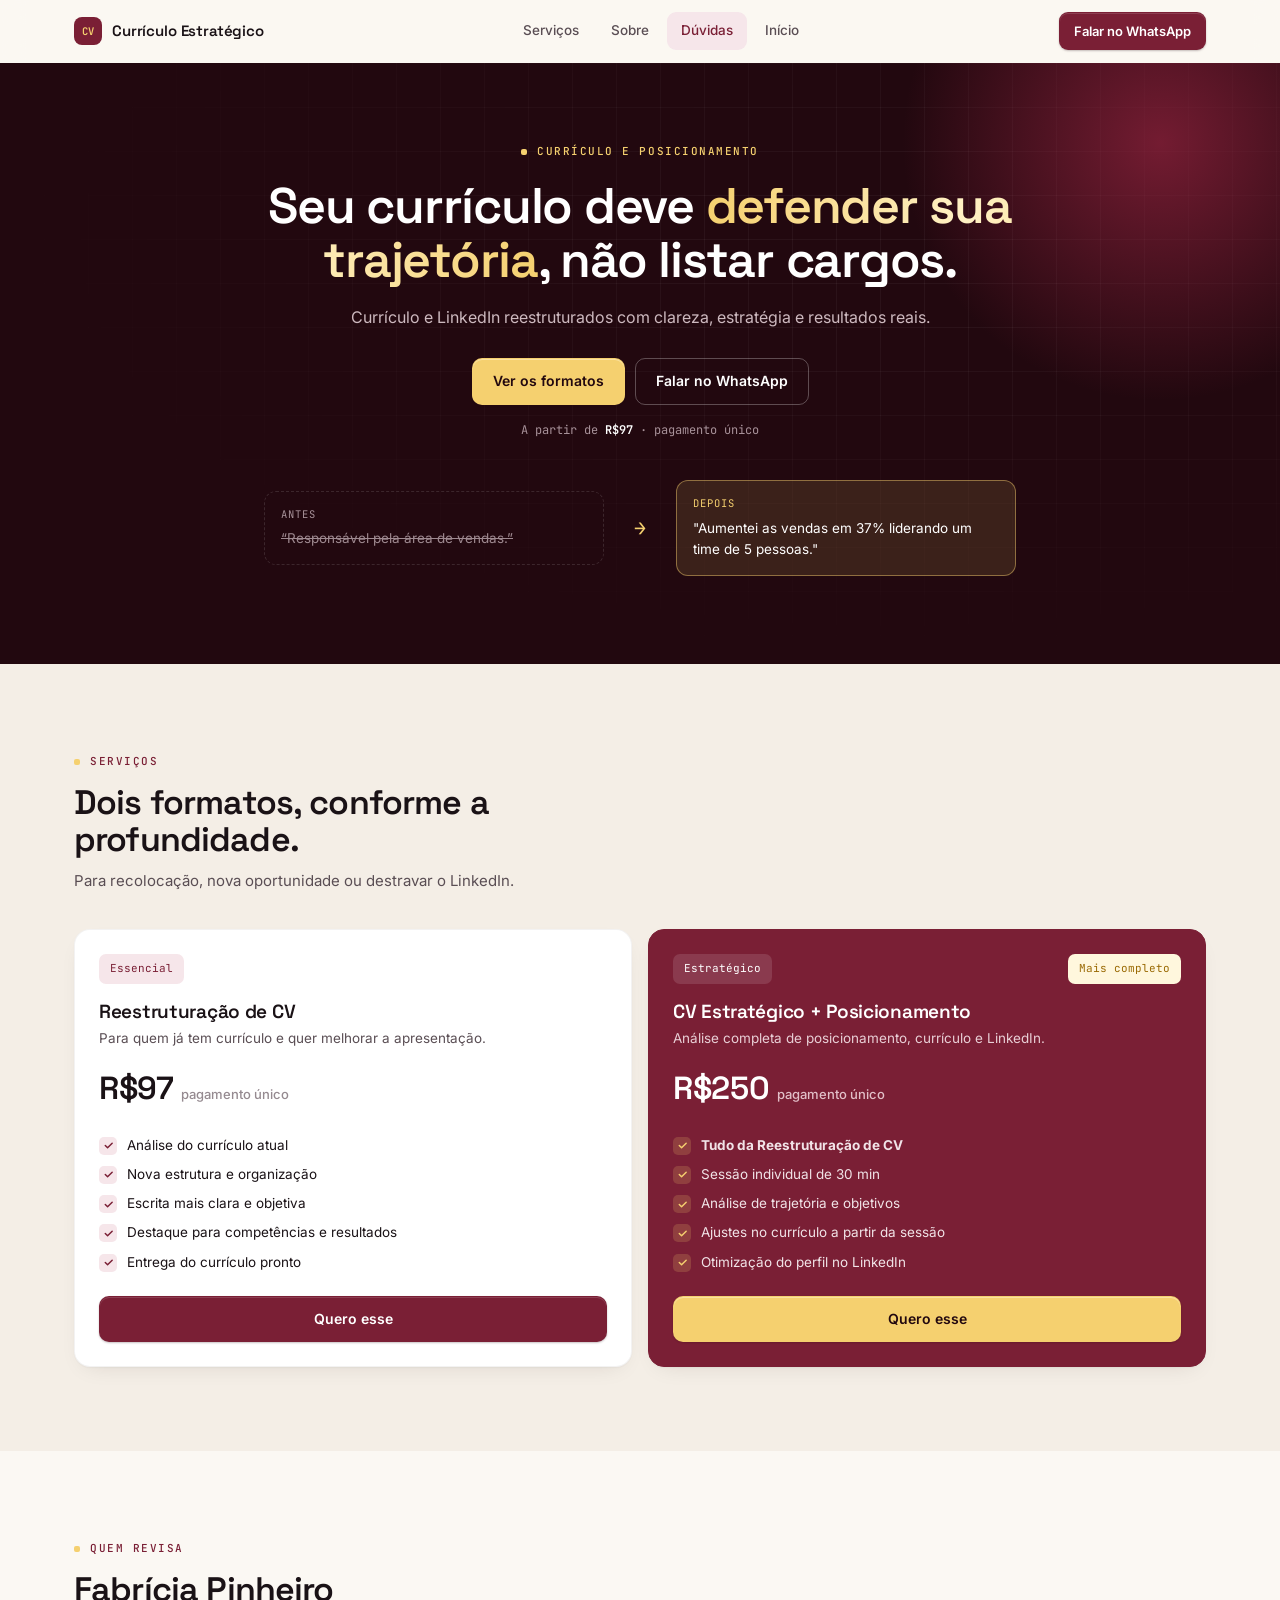
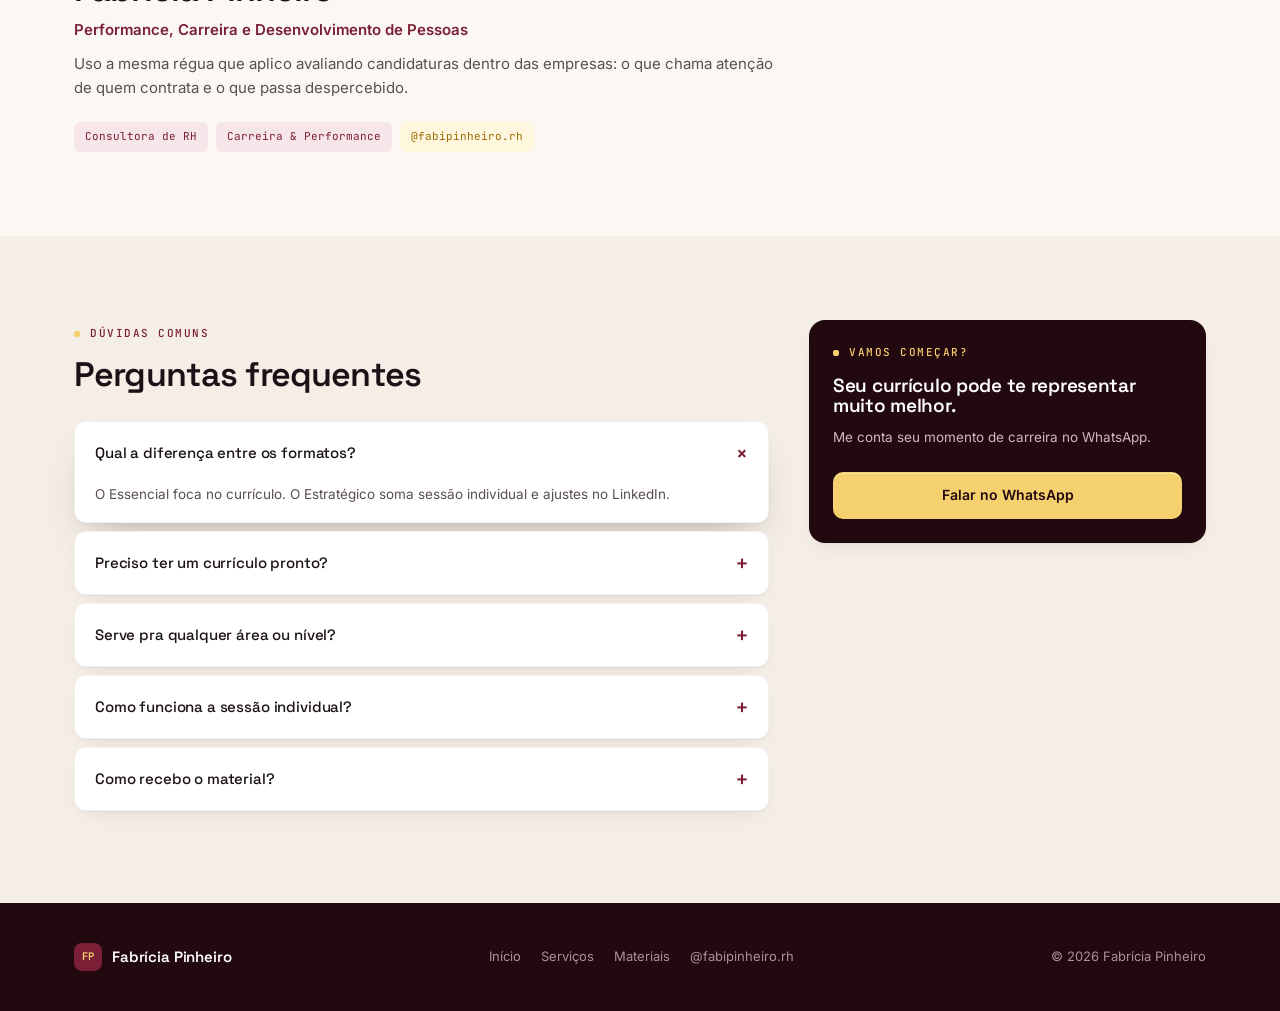
==== curriculo.html @ a9fc37db "Novo site: visual bordô e amarelo, textos enxutos e treinamentos personalizados Co-Authored-By: Clau" ====
<!DOCTYPE html>
<html lang="pt-BR">
<head>
<meta charset="UTF-8">
<meta name="viewport" content="width=device-width, initial-scale=1.0">
<title>Currículo Estratégico | Fabrícia Pinheiro</title>
<meta name="description" content="Reestruturação de currículo e LinkedIn para recolocação e novas oportunidades. A partir de R$97. Por Fabrícia Pinheiro.">
<meta name="theme-color" content="#22080F">
<link rel="preconnect" href="https://fonts.googleapis.com">
<link rel="preconnect" href="https://fonts.gstatic.com" crossorigin>
<link href="https://fonts.googleapis.com/css2?family=Space+Grotesk:wght@400;500;600;700&family=Inter:wght@400;500;600;700&family=JetBrains+Mono:wght@400;500;600&display=swap" rel="stylesheet">
<link rel="stylesheet" href="style.css">
</head>
<body>

<header class="nav" id="siteNav">
  <div class="wrap nav-inner">
    <a href="index.html" class="logo"><span class="mark">CV</span> Currículo Estratégico</a>
    <nav class="nav-links" aria-label="Seções">
      <a href="#servicos">Serviços</a>
      <a href="#sobre">Sobre</a>
      <a href="#faq">Dúvidas</a>
      <a href="index.html">Início</a>
    </nav>
    <div class="nav-actions">
      <a href="https://wa.link/vfrqke" target="_blank" rel="noopener" class="btn btn-wine btn-sm">Falar no WhatsApp</a>
      <button class="nav-toggle" aria-label="Abrir menu" aria-expanded="false"><span></span><span></span></button>
    </div>
  </div>
</header>

<!--
  PÁGINA: CURRÍCULO ESTRATÉGICO (curriculo.html)
  1. HERO  2. SERVIÇOS #servicos  3. SOBRE #sobre  4. FAQ + CTA #faq
-->

<!-- ================= HERO ================= -->
<section class="hero">
  <div class="wrap hero-center">
    <span class="eyebrow">Currículo e posicionamento</span>
    <h1>Seu currículo deve <span class="hl">defender sua trajetória</span>, não listar cargos.</h1>
    <p class="lead">Currículo e LinkedIn reestruturados com clareza, estratégia e resultados reais.</p>
    <div class="hero-actions">
      <a href="#servicos" class="btn btn-gold">Ver os formatos</a>
      <a href="https://wa.link/vfrqke" target="_blank" rel="noopener" class="btn btn-outline-light">Falar no WhatsApp</a>
    </div>
    <p class="hero-meta">A partir de <strong>R$97</strong> · pagamento único</p>
    <div class="compare">
      <div class="before"><span class="mono-label">Antes</span><q>Responsável pela área de vendas.</q></div>
      <div class="arrow">→</div>
      <div class="after"><span class="mono-label">Depois</span>"Aumentei as vendas em 37% liderando um time de 5 pessoas."</div>
    </div>
  </div>
</section>

<!-- ================= SERVIÇOS ================= -->
<section class="section alt reveal" id="servicos">
  <div class="wrap">
    <div class="section-head">
      <span class="eyebrow">Serviços</span>
      <h2>Dois formatos, conforme a profundidade.</h2>
      <p>Para recolocação, nova oportunidade ou destravar o LinkedIn.</p>
    </div>
    <div class="grid cols-2">
      <div class="card plan">
        <span class="chip chip-wine" style="align-self:flex-start;">Essencial</span>
        <h3 style="margin-top:18px;">Reestruturação de CV</h3>
        <p>Para quem já tem currículo e quer melhorar a apresentação.</p>
        <div class="price">R$97 <small>pagamento único</small></div>
        <ul class="checks">
          <li>Análise do currículo atual</li>
          <li>Nova estrutura e organização</li>
          <li>Escrita mais clara e objetiva</li>
          <li>Destaque para competências e resultados</li>
          <li>Entrega do currículo pronto</li>
        </ul>
        <a href="https://wa.link/vfrqke" target="_blank" rel="noopener" class="btn btn-wine btn-block">Quero esse</a>
      </div>
      <div class="card plan featured">
        <span class="chip chip-gold ribbon">Mais completo</span>
        <span class="chip" style="align-self:flex-start;background:rgba(255,255,255,.12);border-color:transparent;color:#fff;">Estratégico</span>
        <h3 style="margin-top:18px;">CV Estratégico + Posicionamento</h3>
        <p>Análise completa de posicionamento, currículo e LinkedIn.</p>
        <div class="price">R$250 <small>pagamento único</small></div>
        <ul class="checks">
          <li><strong>Tudo da Reestruturação de CV</strong></li>
          <li>Sessão individual de 30 min</li>
          <li>Análise de trajetória e objetivos</li>
          <li>Ajustes no currículo a partir da sessão</li>
          <li>Otimização do perfil no LinkedIn</li>
        </ul>
        <a href="https://wa.link/vfrqke" target="_blank" rel="noopener" class="btn btn-gold btn-block">Quero esse</a>
      </div>
    </div>
  </div>
</section>

<!-- ================= SOBRE ================= -->
<section class="section reveal" id="sobre">
  <div class="wrap">
    <div class="section-head" style="margin-bottom:0;max-width:720px;">
      <span class="eyebrow">Quem revisa</span>
      <h2>Fabrícia Pinheiro</h2>
      <p style="color:var(--wine);font-weight:600;">Performance, Carreira e Desenvolvimento de Pessoas</p>
      <p>Uso a mesma régua que aplico avaliando candidaturas dentro das empresas: o que chama atenção de quem contrata e o que passa despercebido.</p>
      <div class="chips" style="margin-top:22px;">
        <span class="chip chip-wine">Consultora de RH</span>
        <span class="chip chip-wine">Carreira &amp; Performance</span>
        <a href="https://www.instagram.com/fabipinheiro.rh/" target="_blank" rel="noopener" class="chip chip-gold">@fabipinheiro.rh</a>
      </div>
    </div>
  </div>
</section>

<!-- ================= FAQ + CTA ================= -->
<section class="section alt reveal" id="faq">
  <div class="wrap faq-grid">
    <div>
      <div class="section-head">
        <span class="eyebrow">Dúvidas comuns</span>
        <h2>Perguntas frequentes</h2>
      </div>
      <div class="faq">
        <details open>
          <summary>Qual a diferença entre os formatos?</summary>
          <p>O Essencial foca no currículo. O Estratégico soma sessão individual e ajustes no LinkedIn.</p>
        </details>
        <details>
          <summary>Preciso ter um currículo pronto?</summary>
          <p>Sim, mesmo que simples. A partir dele eu reestruturo conteúdo e apresentação.</p>
        </details>
        <details>
          <summary>Serve pra qualquer área ou nível?</summary>
          <p>Sim, da primeira recolocação a posições seniores.</p>
        </details>
        <details>
          <summary>Como funciona a sessão individual?</summary>
          <p>30 minutos sobre trajetória, objetivos e momento de carreira. Depois ajusto currículo e LinkedIn.</p>
        </details>
        <details>
          <summary>Como recebo o material?</summary>
          <p>Em arquivo editável. Prazo e formato são combinados no atendimento.</p>
        </details>
      </div>
    </div>
    <div class="card sticky-card">
      <span class="eyebrow">Vamos começar?</span>
      <h3>Seu currículo pode te representar muito melhor.</h3>
      <p>Me conta seu momento de carreira no WhatsApp.</p>
      <a href="https://wa.link/vfrqke" target="_blank" rel="noopener" class="btn btn-gold btn-block">Falar no WhatsApp</a>
    </div>
  </div>
</section>

<footer class="footer">
  <div class="wrap footer-inner">
    <a href="index.html" class="logo"><span class="mark">FP</span> Fabrícia Pinheiro</a>
    <div class="footer-links">
      <a href="index.html">Início</a>
      <a href="index.html#servicos">Serviços</a>
      <a href="materiais.html">Materiais</a>
      <a href="https://www.instagram.com/fabipinheiro.rh/" target="_blank" rel="noopener">@fabipinheiro.rh</a>
    </div>
    <span>© <span data-year>2026</span> Fabrícia Pinheiro</span>
  </div>
</footer>

<script src="script.js"></script>
</body>
</html>
---- style.css ----
/* ============================================================
   FABRÍCIA PINHEIRO · folha de estilos compartilhada
   Usada por: index.html, materiais.html, pdi.html, curriculo.html
   Paleta: bordô + amarelo
   Fontes: Space Grotesk (títulos) · Inter (texto) · JetBrains Mono (rótulos)
   ============================================================ */
:root{
  --bg:#FBF8F3;
  --surface:#FFFFFF;
  --surface-2:#F4EEE6;
  --ink:#1A1216;
  --ink-soft:#5A4E54;
  --ink-faint:#958A90;

  --wine:#7A1F35;        /* bordô principal */
  --wine-dark:#4A0F1E;   /* hover */
  --wine-deep:#22080F;   /* seções escuras */
  --wine-light:#F6E6EA;  /* fundos suaves */

  --gold:#F5D06F;        /* amarelo de ação */
  --gold-dark:#9A6A04;   /* texto sobre amarelo claro */
  --gold-light:#FFF7DD;

  --line:#EEE6DE;
  --dark-text:#CDB9BF;
  --dark-line:rgba(255,255,255,.12);

  --radius:16px;
  --shadow:0 1px 2px rgba(34,8,15,.04),0 8px 24px -12px rgba(34,8,15,.14);
  --shadow-lg:0 2px 4px rgba(34,8,15,.04),0 24px 48px -20px rgba(34,8,15,.28);
  --radius-sm:12px;
  --font-display:'Space Grotesk',system-ui,sans-serif;
  --font-body:'Inter',system-ui,sans-serif;
  --font-mono:'JetBrains Mono',ui-monospace,monospace;
}

*{box-sizing:border-box;}
html{scroll-behavior:smooth;scroll-padding-top:84px;}
body{
  margin:0;background:var(--bg);color:var(--ink);
  font-family:var(--font-body);font-size:15px;line-height:1.6;
  -webkit-font-smoothing:antialiased;overflow-x:hidden;
}
img{max-width:100%;display:block;}
a{color:inherit;text-decoration:none;}
p{margin:0;}
h1,h2,h3,h4{font-family:var(--font-display);font-weight:600;letter-spacing:-.025em;line-height:1.1;margin:0;color:inherit;}
.wrap{max-width:1180px;margin:0 auto;padding:0 24px;}
.hl{color:var(--gold);}
.hl-wine{color:var(--wine);}

.eyebrow{
  font-family:var(--font-mono);font-size:11px;font-weight:500;
  letter-spacing:.14em;text-transform:uppercase;color:var(--wine);
  display:inline-flex;align-items:center;gap:10px;
}
.eyebrow::before{content:"";width:6px;height:6px;border-radius:2px;background:var(--gold);flex:none;}
.dark .eyebrow,.hero .eyebrow{color:var(--gold);}

.mono-label{
  font-family:var(--font-mono);font-size:10.5px;letter-spacing:.1em;
  text-transform:uppercase;color:var(--ink-faint);
}

/* ---------- BOTÕES ---------- */
.btn{
  display:inline-flex;align-items:center;justify-content:center;gap:8px;
  font-family:var(--font-body);font-weight:600;font-size:14px;
  padding:11px 20px;border-radius:10px;border:1px solid transparent;
  cursor:pointer;white-space:nowrap;
  transition:transform .18s ease, box-shadow .18s ease, background .2s ease, border-color .2s ease, color .2s ease;
}
.btn:hover{transform:translateY(-1px);}
.btn svg{width:16px;height:16px;flex:none;}
.btn-gold{background:var(--gold);color:var(--wine-deep);box-shadow:inset 0 1px 0 rgba(255,255,255,.35),0 1px 2px rgba(34,8,15,.2);}
.btn-gold:hover{background:#F8DC8E;box-shadow:0 14px 26px -12px rgba(245,208,111,.75);}
.btn-wine{background:var(--wine);color:#fff;box-shadow:inset 0 1px 0 rgba(255,255,255,.14),0 1px 2px rgba(34,8,15,.25);}
.btn-wine:hover{background:var(--wine-dark);box-shadow:0 14px 26px -14px rgba(122,31,53,.8);}
.btn-outline{background:var(--surface);border-color:var(--line);color:var(--ink);box-shadow:var(--shadow);}
.btn-outline:hover{border-color:var(--wine);color:var(--wine);}
.btn-outline-light{background:transparent;border-color:rgba(255,255,255,.28);color:#fff;}
.btn-outline-light:hover{background:rgba(255,255,255,.08);border-color:rgba(255,255,255,.5);}
.btn-sm{padding:8px 14px;font-size:13px;border-radius:9px;}
.btn-block{width:100%;}

/* ---------- NAV ---------- */
.nav{
  position:sticky;top:env(safe-area-inset-top,0px);z-index:50;
  background:rgba(251,248,243,.85);
  -webkit-backdrop-filter:saturate(1.4) blur(12px);backdrop-filter:saturate(1.4) blur(12px);
  border-bottom:1px solid transparent;transition:border-color .3s ease;
}
.nav.scrolled{border-color:var(--line);}
.nav-inner{display:flex;align-items:center;justify-content:space-between;gap:20px;height:62px;}
.logo{display:flex;align-items:center;gap:10px;font-family:var(--font-display);font-weight:600;font-size:15px;letter-spacing:-.01em;}
.logo .mark{
  width:28px;height:28px;border-radius:8px;background:var(--wine);color:var(--gold);
  display:grid;place-items:center;font-family:var(--font-mono);font-size:10.5px;font-weight:600;
}
.nav-links{display:flex;gap:4px;}
.nav-links a{font-size:13.5px;font-weight:500;color:var(--ink-soft);padding:8px 14px;border-radius:9px;transition:background .2s ease,color .2s ease;}
.nav-links a:hover{background:var(--surface-2);color:var(--ink);}
.nav-links a.is-active{background:var(--wine-light);color:var(--wine);}
.nav-actions{display:flex;align-items:center;gap:10px;}
.nav-toggle{
  display:none;width:42px;height:42px;border-radius:10px;border:1px solid var(--line);
  background:var(--surface);cursor:pointer;align-items:center;justify-content:center;flex-direction:column;gap:5px;padding:0;
}
.nav-toggle span{display:block;width:18px;height:2px;background:var(--ink);border-radius:2px;transition:transform .2s ease;}
.nav.open .nav-toggle span:first-child{transform:translateY(3.5px) rotate(45deg);}
.nav.open .nav-toggle span:last-child{transform:translateY(-3.5px) rotate(-45deg);}

/* ---------- ÁREAS ESCURAS (hero + seções .dark) com grid tecnológico ---------- */
.hero,.section.dark{position:relative;overflow:hidden;background:var(--wine-deep);color:var(--dark-text);}
.hero::before,.section.dark::before{
  content:"";position:absolute;inset:0;pointer-events:none;
  background-image:
    linear-gradient(rgba(255,255,255,.045) 1px,transparent 1px),
    linear-gradient(90deg,rgba(255,255,255,.045) 1px,transparent 1px);
  background-size:44px 44px;
  -webkit-mask-image:radial-gradient(ellipse at 70% 30%,#000 15%,transparent 72%);
  mask-image:radial-gradient(ellipse at 70% 30%,#000 15%,transparent 72%);
}
.hero::after,.section.dark::after{
  content:"";position:absolute;width:560px;height:560px;border-radius:50%;
  right:-160px;top:-200px;pointer-events:none;
  background:radial-gradient(circle,rgba(150,36,64,.7),transparent 65%);
}
.hero .wrap,.section.dark .wrap{position:relative;z-index:1;}
.hero h1,.hero h2,.hero h3,.dark h2,.dark h3,.dark h4{color:#fff;}

.hero{padding:80px 0 88px;}
.hero h1{font-size:clamp(32px,4.2vw,50px);margin:18px 0 18px;line-height:1.08;}
.hero .lead{font-size:16px;max-width:500px;}
.hero-grid{display:grid;grid-template-columns:1.15fr .85fr;gap:64px;align-items:center;}
.hero-center{max-width:800px;margin:0 auto;text-align:center;display:flex;flex-direction:column;align-items:center;}
.hero-center .lead{max-width:600px;}
.hero-actions{display:flex;flex-wrap:wrap;align-items:center;gap:10px;margin-top:28px;}
.hero-center .hero-actions{justify-content:center;}
.hero-meta{margin-top:16px;font-family:var(--font-mono);font-size:12px;color:#A8929A;}
.hero-meta strong{color:#fff;font-weight:600;}
.page-hero{padding:64px 0 68px;}

.stats{display:grid;grid-template-columns:repeat(3,auto);justify-content:start;gap:36px;margin-top:40px;padding-top:28px;border-top:1px solid var(--dark-line);}
.stats b{display:block;font-family:var(--font-display);font-weight:600;font-size:18px;color:#fff;letter-spacing:-.01em;}
.stats span{font-size:12.5px;color:#A8929A;}

/* ---------- CHIPS ---------- */
.chips{display:flex;flex-wrap:wrap;gap:8px;}
.hero .chips{margin-top:28px;}
.hero-center .chips{justify-content:center;}
.chip{
  font-family:var(--font-mono);font-size:11px;padding:5px 10px;border-radius:7px;
  background:var(--surface-2);color:var(--ink-soft);border:1px solid var(--line);
}
.dark .chip,.hero .chip{background:rgba(255,255,255,.06);border-color:var(--dark-line);color:#E7D6DB;}
.chip-wine{background:var(--wine-light);color:var(--wine);border-color:transparent;}
.chip-gold{background:var(--gold-light);color:var(--gold-dark);border-color:transparent;}

/* ---------- FOTO ---------- */
.photo-frame{
  position:relative;border-radius:26px;padding:8px;justify-self:end;width:100%;max-width:380px;
  background:linear-gradient(150deg,rgba(245,208,111,.7),rgba(255,255,255,.04) 45%,rgba(150,36,64,.85));
}
.photo-frame img{width:100%;aspect-ratio:4/5;box-shadow:0 30px 60px -30px rgba(0,0,0,.7);object-fit:cover;object-position:center 20%;border-radius:20px;}
.float-badge{
  position:absolute;left:-18px;bottom:30px;
  background:var(--gold);color:var(--wine-deep);
  font-family:var(--font-mono);font-size:11px;font-weight:600;
  padding:8px 12px;border-radius:9px;box-shadow:0 18px 30px -16px rgba(0,0,0,.6);
}
.float-badge.top{left:auto;right:-14px;bottom:auto;top:28px;background:#fff;color:var(--wine);}

/* ---------- SEÇÕES ---------- */
.section{padding:84px 0;}
.section.alt{background:var(--surface-2);}
.section-head{max-width:620px;margin-bottom:36px;}
.section-head.center{margin-inline:auto;text-align:center;}
.section-head h2{font-size:clamp(24px,2.8vw,34px);margin-top:12px;}
.section-head p{font-size:15px;color:var(--ink-soft);margin-top:10px;}
.dark .section-head p{color:var(--dark-text);}
.section-head.row{max-width:none;display:flex;justify-content:space-between;align-items:flex-end;gap:24px;flex-wrap:wrap;}
.section-head.row > div{max-width:620px;}

/* ---------- GRID + CARDS ---------- */
.grid{display:grid;gap:16px;}
.cols-2{grid-template-columns:repeat(2,1fr);}
.cols-3{grid-template-columns:repeat(3,1fr);}
.cols-4{grid-template-columns:repeat(4,1fr);}
.card{
  background:var(--surface);border:1px solid rgba(34,8,15,.05);border-radius:var(--radius);
  padding:24px;display:flex;flex-direction:column;box-shadow:var(--shadow);
  transition:transform .2s ease, box-shadow .2s ease, border-color .2s ease;
}
a.card:hover,.card.hover:hover{transform:translateY(-3px);box-shadow:var(--shadow-lg);}
.card h3{font-size:16.5px;margin-bottom:6px;letter-spacing:-.015em;}
.card h4{font-size:15.5px;margin-bottom:6px;}
.card p{font-size:13.5px;color:var(--ink-soft);line-height:1.55;}
.card .idx{display:block;font-family:var(--font-mono);font-size:11px;color:var(--wine);margin-bottom:16px;}
.card .chips{margin-top:18px;}
.card-foot{margin-top:auto;padding-top:18px;display:flex;align-items:center;justify-content:space-between;gap:12px;flex-wrap:wrap;}
.card.muted{opacity:.6;}
.dark .card{background:rgba(255,255,255,.04);border-color:var(--dark-line);}
.dark .card p{color:var(--dark-text);}
.dark .card .idx{color:var(--gold);}
.new-tag{
  font-family:var(--font-mono);font-size:10px;font-weight:600;letter-spacing:.08em;text-transform:uppercase;
  background:var(--gold);color:var(--wine-deep);padding:3px 7px;border-radius:6px;margin-left:6px;vertical-align:3px;
}
.icon{
  width:36px;height:36px;border-radius:10px;background:linear-gradient(180deg,#FBEFF2,var(--wine-light));color:var(--wine);
  display:grid;place-items:center;margin-bottom:16px;flex:none;box-shadow:inset 0 0 0 1px rgba(122,31,53,.08);
}
.icon svg{width:17px;height:17px;}
.dark .icon{background:rgba(245,208,111,.12);color:var(--gold);}
.price{font-family:var(--font-display);font-weight:600;font-size:18px;color:var(--ink);letter-spacing:-.01em;}
.price small{font-family:var(--font-body);font-size:13px;font-weight:500;color:var(--ink-faint);margin-right:4px;letter-spacing:0;}
.link-arrow{font-weight:600;font-size:13px;color:var(--wine);}
.thumb{
  width:40px;height:40px;border-radius:11px;background:linear-gradient(160deg,#8E2842,var(--wine-dark));color:var(--gold);
  display:grid;place-items:center;font-family:var(--font-mono);font-weight:600;font-size:12px;margin-bottom:16px;box-shadow:inset 0 1px 0 rgba(255,255,255,.15),0 4px 10px -4px rgba(74,15,30,.5);
}
.thumb.soon{background:var(--surface-2);color:var(--ink-faint);border:1px dashed var(--line);}
.cta-row{display:flex;justify-content:space-between;align-items:center;gap:20px;flex-wrap:wrap;margin-top:28px;}
.cta-row p{color:var(--ink-soft);font-size:14px;}

/* ---------- LISTAS ---------- */
.checks{list-style:none;padding:0;margin:18px 0 0;display:grid;gap:9px;}
.checks li{display:flex;gap:10px;font-size:13.5px;line-height:1.5;}
.checks li::before{
  content:"";flex:none;width:18px;height:18px;margin-top:2px;border-radius:5px;
  background:var(--wine-light) url("data:image/svg+xml,%3Csvg xmlns='http://www.w3.org/2000/svg' viewBox='0 0 24 24' fill='none' stroke='%237A1F35' stroke-width='3.2' stroke-linecap='round' stroke-linejoin='round'%3E%3Cpath d='M5 12l5 5L20 7'/%3E%3C/svg%3E") center/11px no-repeat;
}
.dark .checks li,.plan.featured .checks li{color:#F1E3E7;}
.dark .checks li::before,.plan.featured .checks li::before{
  background:rgba(245,208,111,.18) url("data:image/svg+xml,%3Csvg xmlns='http://www.w3.org/2000/svg' viewBox='0 0 24 24' fill='none' stroke='%23F5D06F' stroke-width='3.2' stroke-linecap='round' stroke-linejoin='round'%3E%3Cpath d='M5 12l5 5L20 7'/%3E%3C/svg%3E") center/11px no-repeat;
}
.checks.no li{color:var(--ink-soft);}
.checks.no li::before{
  background:var(--surface-2) url("data:image/svg+xml,%3Csvg xmlns='http://www.w3.org/2000/svg' viewBox='0 0 24 24' fill='none' stroke='%23958A90' stroke-width='3' stroke-linecap='round'%3E%3Cpath d='M7 7l10 10M17 7L7 17'/%3E%3C/svg%3E") center/10px no-repeat;
}
.field-list{list-style:none;padding:0;margin:0;display:grid;gap:8px;counter-reset:f;}
.field-list li{display:flex;align-items:center;gap:12px;font-size:13px;background:var(--bg);border-radius:9px;padding:8px 12px;}
.field-list li::before{
  counter-increment:f;content:counter(f,decimal-leading-zero);
  font-family:var(--font-mono);font-size:11px;font-weight:600;color:var(--wine);
  background:var(--wine-light);padding:3px 7px;border-radius:6px;
}

/* ---------- ABAS ---------- */
.tabs{display:inline-flex;flex-wrap:wrap;gap:4px;padding:4px;margin-bottom:24px;background:var(--surface-2);border-radius:11px;box-shadow:inset 0 1px 2px rgba(34,8,15,.08);}
.section.alt .tabs{background:#EAE2D8;}
.tab-btn{
  font-family:var(--font-body);font-weight:600;font-size:13px;
  padding:8px 16px;border:0;border-radius:8px;background:transparent;color:var(--ink-soft);cursor:pointer;
  transition:background .2s ease,color .2s ease;
}
.tab-btn:hover{color:var(--ink);}
.tab-btn.active{background:var(--surface);color:var(--wine);box-shadow:0 1px 2px rgba(34,8,15,.08),0 2px 8px -2px rgba(34,8,15,.12);}
.tab-panel{display:none;}
.tab-panel.active{display:block;animation:fade .35s ease;}
@keyframes fade{from{opacity:0;transform:translateY(6px);}to{opacity:1;transform:none;}}
.split{display:grid;grid-template-columns:1fr 1fr;gap:48px;align-items:start;}
.split h3{font-size:21px;margin-bottom:10px;}
.split > div > p{color:var(--ink-soft);font-size:14.5px;}
.panel-box{background:var(--surface);border:1px solid rgba(34,8,15,.05);border-radius:var(--radius);padding:20px;box-shadow:var(--shadow-lg);}
.panel-box .mono-label{display:block;margin-bottom:14px;}

/* ---------- PASSOS (guia) ---------- */
.steps{display:grid;grid-template-columns:repeat(5,1fr);gap:12px;}
.step{background:var(--surface);border:1px solid rgba(34,8,15,.05);border-radius:13px;padding:16px;box-shadow:var(--shadow);}
.step b{font-family:var(--font-mono);font-size:11px;font-weight:600;color:var(--wine);}
.step h4{font-family:var(--font-body);font-weight:600;font-size:13.5px;letter-spacing:0;line-height:1.35;margin-top:8px;}

/* ---------- MOCKUP (PDI) ---------- */
.mock-stage{position:relative;padding:10px 24px 48px 0;}
.mock-card{
  background:#fff;color:var(--ink);border-radius:18px;padding:24px;
  box-shadow:0 40px 80px -30px rgba(0,0,0,.65);transform:rotate(-1.5deg);
}
.mock-head{display:flex;justify-content:space-between;align-items:flex-start;gap:12px;padding-bottom:14px;margin-bottom:16px;border-bottom:1px dashed var(--line);}
.mock-title{font-family:var(--font-display);font-weight:600;font-size:16px;margin-top:4px;color:var(--ink);}
.status{font-family:var(--font-mono);font-size:11px;font-weight:600;white-space:nowrap;background:var(--gold-light);color:var(--gold-dark);padding:5px 10px;border-radius:999px;}
.mock-field{margin-bottom:14px;}
.mock-field .v{font-size:14px;margin-top:3px;}
.mock-field .chips{margin-top:6px;}
.mock-field .chip,.hero .mock-card .chip{font-size:11px;padding:4px 8px;background:var(--wine-light);color:var(--wine);border-color:transparent;}
.progress{height:6px;background:var(--surface-2);border-radius:99px;overflow:hidden;margin-top:8px;}
.progress i{display:block;height:100%;width:45%;background:linear-gradient(90deg,var(--wine),var(--gold));border-radius:99px;}
.note{
  position:absolute;right:0;bottom:0;width:200px;
  background:var(--gold);color:var(--wine-deep);border-radius:14px;padding:14px 16px;
  transform:rotate(3deg);font-size:13px;font-weight:500;line-height:1.4;
  box-shadow:0 20px 30px -18px rgba(0,0,0,.6);
}
.note .mono-label{color:var(--wine);display:block;margin-bottom:4px;}

/* ---------- ANTES / DEPOIS ---------- */
.compare{display:grid;grid-template-columns:1fr auto 1fr;gap:14px;align-items:center;margin-top:40px;width:100%;max-width:820px;}
.compare > div{border-radius:12px;padding:14px 16px;text-align:left;font-size:13.5px;}
.compare .before{border:1px dashed var(--dark-line);color:#9E8990;}
.compare .before q{text-decoration:line-through;}
.compare .after{background:rgba(245,208,111,.12);border:1px solid rgba(245,208,111,.45);color:#fff;}
.compare .mono-label{display:block;margin-bottom:6px;color:#A8929A;}
.compare .after .mono-label{color:var(--gold);}
.compare .arrow{font-family:var(--font-mono);color:var(--gold);font-size:20px;text-align:center;}

/* ---------- PLANOS ---------- */
.plan{position:relative;}
.plan h3{font-size:19px;}
.plan.featured{background:var(--wine);border-color:var(--wine);color:#F6E6EA;}
.plan.featured h3,.plan.featured .price{color:#fff;}
.plan.featured .price small{color:#E2BFC8;}
.plan.featured p{color:#E9CFD6;}
.plan .price{font-size:32px;margin:14px 0 2px;}
.plan .btn{margin-top:24px;}
.plan .ribbon{position:absolute;top:24px;right:24px;}
.plan .checks{flex-grow:1;align-content:start;}

/* ---------- PREÇO (seção escura) ---------- */
.pricing{display:grid;grid-template-columns:1.1fr .9fr;gap:56px;align-items:center;}
.pricing h2{font-size:clamp(24px,2.8vw,34px);margin:12px 0 12px;}
.pricing .lead{font-size:15px;max-width:440px;}
.price-card{background:linear-gradient(180deg,rgba(255,255,255,.07),rgba(255,255,255,.03));border:1px solid var(--dark-line);border-radius:18px;padding:28px;box-shadow:inset 0 1px 0 rgba(255,255,255,.08),0 30px 60px -30px rgba(0,0,0,.6);}
.price-big{font-family:var(--font-display);font-weight:700;font-size:46px;line-height:1;color:var(--gold);letter-spacing:-.03em;}
.price-big sup{font-size:16px;color:#fff;font-weight:500;margin-right:4px;vertical-align:top;position:relative;top:8px;}
.price-card .btn{margin-top:26px;}
.price-card .btn + .btn{margin-top:10px;}
.fine{font-family:var(--font-mono);font-size:11px;color:#A8929A;margin-top:14px;text-align:center;}
.divider{height:1px;background:var(--dark-line);margin:72px 0;}

/* ---------- FAQ ---------- */
.faq details{background:var(--surface);border:1px solid rgba(34,8,15,.05);border-radius:12px;padding:0 20px;margin-bottom:8px;box-shadow:var(--shadow);transition:box-shadow .2s ease;}
.faq details[open]{box-shadow:var(--shadow-lg);}
.faq summary{
  cursor:pointer;list-style:none;padding:15px 0;
  font-family:var(--font-display);font-weight:500;font-size:15px;letter-spacing:-.01em;
  display:flex;justify-content:space-between;align-items:center;gap:16px;
}
.faq summary::-webkit-details-marker{display:none;}
.faq summary::after{content:"+";font-family:var(--font-mono);font-size:20px;color:var(--wine);transition:transform .25s ease;flex:none;}
.faq details[open] summary::after{transform:rotate(45deg);}
.faq details p{padding:0 0 16px;font-size:13.5px;color:var(--ink-soft);}
.faq-grid{display:grid;grid-template-columns:1.4fr .8fr;gap:40px;align-items:start;}
.faq-grid .section-head{margin-bottom:28px;}
.sticky-card{position:sticky;top:96px;background:var(--wine-deep);color:var(--dark-text);border:0;}
.sticky-card h3{color:#fff;font-size:19px;margin:14px 0 10px;}
.sticky-card p{color:var(--dark-text);}
.sticky-card .eyebrow{color:var(--gold);}
.sticky-card .btn{margin-top:24px;}

/* ---------- CTA FINAL ---------- */
.cta-band{
  position:relative;overflow:hidden;border-radius:20px;padding:44px 48px;
  box-shadow:inset 0 1px 0 rgba(255,255,255,.1),var(--shadow-lg);
  background:linear-gradient(135deg,#8A2540,var(--wine) 45%,var(--wine-dark));color:#F6E6EA;
  display:flex;justify-content:space-between;align-items:center;gap:32px;flex-wrap:wrap;
}
.cta-band::before{
  content:"";position:absolute;inset:0;pointer-events:none;
  background-image:linear-gradient(rgba(255,255,255,.07) 1px,transparent 1px),linear-gradient(90deg,rgba(255,255,255,.07) 1px,transparent 1px);
  background-size:36px 36px;
  -webkit-mask-image:linear-gradient(90deg,transparent 20%,#000);mask-image:linear-gradient(90deg,transparent 20%,#000);
}
.cta-band > *{position:relative;}
.cta-band h2{color:#fff;font-size:clamp(22px,2.4vw,28px);margin:10px 0 6px;}
.cta-band p{color:#EBCFD6;font-size:14px;}
.cta-band .eyebrow{color:var(--gold);}
.cta-band .actions{display:flex;gap:12px;flex-wrap:wrap;}

/* ---------- FOOTER ---------- */
.footer{background:var(--wine-deep);color:#A8929A;padding:40px 0;}
.footer-inner{display:flex;justify-content:space-between;align-items:center;gap:20px;flex-wrap:wrap;font-size:13px;}
.footer .logo{color:#fff;}
.footer-links{display:flex;gap:20px;flex-wrap:wrap;}
.footer-links a:hover{color:var(--gold);}

/* ---------- ANIMAÇÃO ---------- */
.reveal{opacity:0;transform:translateY(16px);transition:opacity .6s ease, transform .6s ease;}
.reveal.is-visible{opacity:1;transform:none;}
@media (prefers-reduced-motion:reduce){
  html{scroll-behavior:auto;}
  .reveal{opacity:1;transform:none;transition:none;}
  .btn,.card{transition:none;}
}

/* ---------- RESPONSIVO ---------- */
@media (max-width:980px){
  .hero-grid,.split,.pricing,.faq-grid{grid-template-columns:1fr;}
  .hero-grid{gap:48px;}
  .photo-frame{justify-self:start;max-width:340px;}
  .cols-3,.cols-4{grid-template-columns:repeat(2,1fr);}
  .steps{grid-template-columns:repeat(2,1fr);}
  .sticky-card{position:static;}
  .mock-stage{max-width:480px;}
}
@media (max-width:860px){
  .nav-toggle{display:flex;}
  .nav-links{
    display:none;position:absolute;top:62px;left:0;right:0;flex-direction:column;
    background:var(--bg);border-bottom:1px solid var(--line);padding:10px 16px 18px;
    box-shadow:0 20px 30px -24px rgba(26,18,22,.4);
  }
  .nav.open .nav-links{display:flex;}
  .nav-links a{padding:12px 14px;}
}
@media (max-width:640px){
  .wrap{padding:0 16px;}
  .cols-2,.cols-3,.cols-4{grid-template-columns:1fr;}
  .section{padding:68px 0;}
  .hero{padding:56px 0 68px;}
  .hero .lead{font-size:16.5px;}
  .nav-actions .btn{display:none;}
  .logo{font-size:16px;}
  .stats{grid-template-columns:1fr 1fr;gap:20px;}
  .cta-band{padding:36px 22px;}
  .cta-band .actions,.cta-band .actions .btn{width:100%;}
  .compare{grid-template-columns:1fr;}
  .compare .arrow{transform:rotate(90deg);}
  .float-badge{left:12px;}
  .float-badge.top{right:12px;}
  .price-card{padding:24px;}
  .plan .price{font-size:28px;}
  .tabs{display:flex;width:100%;}
  .tab-btn{flex:1;padding:10px 10px;}
  .note{width:170px;}
  .card{padding:20px;}
}

/* ============================================================
   DINÂMICA · movimento e interações
   ============================================================ */

/* Barra de progresso de leitura (criada pelo script) */
.nav-progress{
  position:absolute;left:0;right:0;bottom:-1px;height:2px;pointer-events:none;
  background:linear-gradient(90deg,var(--wine),var(--gold));
  transform-origin:0 50%;transform:scaleX(0);
}

/* Hero: grade em movimento, brilho pulsando, selos flutuando */
.hero::before,.section.dark::before{animation:gridPan 24s linear infinite;}
@keyframes gridPan{to{background-position:44px 44px,44px 44px;}}
.hero::after,.section.dark::after{animation:orb 9s ease-in-out infinite alternate;}
@keyframes orb{from{transform:translate(0,0) scale(1);opacity:.85;}to{transform:translate(-60px,40px) scale(1.15);opacity:1;}}
.float-badge{animation:floaty 5s ease-in-out infinite;}
.float-badge.top{animation-delay:-2.5s;}
@keyframes floaty{0%,100%{transform:translateY(0);}50%{transform:translateY(-8px);}}
.note{animation:floatyNote 6s ease-in-out infinite;}
@keyframes floatyNote{0%,100%{transform:rotate(3deg) translateY(0);}50%{transform:rotate(2deg) translateY(-8px);}}

/* Palavra em destaque com brilho deslizante */
.hl{
  background:linear-gradient(90deg,var(--gold) 0%,#FFF1C4 25%,var(--gold) 50%,#FFF1C4 75%,var(--gold) 100%);
  background-size:200% auto;-webkit-background-clip:text;background-clip:text;
  -webkit-text-fill-color:transparent;animation:shimmer 6s linear infinite;
}
@keyframes shimmer{to{background-position:-200% center;}}

/* Entrada do hero em sequência */
.hero .eyebrow,.hero h1,.hero .lead,.hero .hero-actions,.hero .chips,.hero .stats,.hero .hero-meta,.hero .compare,.hero .photo-frame,.hero .mock-stage{
  animation:rise .8s cubic-bezier(.2,.7,.2,1) backwards;
}
.hero h1{animation-delay:.08s;}
.hero .lead{animation-delay:.16s;}
.hero .hero-actions{animation-delay:.24s;}
.hero .chips,.hero .hero-meta{animation-delay:.32s;}
.hero .stats,.hero .compare{animation-delay:.4s;}
.hero .photo-frame,.hero .mock-stage{animation-delay:.2s;}
@keyframes rise{from{opacity:0;transform:translateY(22px);}}

/* Cards entram em cascata quando a seção aparece e ao trocar de aba */
.reveal.is-visible .grid > *,
.reveal.is-visible .steps > *,
.reveal.is-visible .faq > details,
.tab-panel.active .grid > *{
  animation:rise .7s cubic-bezier(.2,.7,.2,1) backwards;
  animation-delay:calc(var(--i,0) * 70ms);
}

/* Cards: brilho que segue o mouse + linha de cor no topo */
.card,.step,.panel-box{position:relative;overflow:hidden;}
.card > *,.step > *{position:relative;z-index:1;}
.card::before,.step::before{
  content:"";position:absolute;inset:0;z-index:0;pointer-events:none;opacity:0;
  background:radial-gradient(360px circle at var(--mx,50%) var(--my,50%),rgba(245,208,111,.14),rgba(122,31,53,.06) 40%,transparent 70%);
  transition:opacity .3s ease;
}
.card::after,.step::after{
  content:"";position:absolute;left:0;right:0;top:0;height:3px;z-index:2;pointer-events:none;
  background:linear-gradient(90deg,var(--wine),var(--gold));
  transform:scaleX(0);transform-origin:0 50%;transition:transform .45s cubic-bezier(.2,.7,.2,1);
}
.card:hover::before,.step:hover::before{opacity:1;}
.card:hover::after,.step:hover::after{transform:scaleX(1);}
.card,.step{transition:transform .35s cubic-bezier(.2,.7,.2,1),box-shadow .35s ease;will-change:transform;}
.card:hover,.step:hover{box-shadow:var(--shadow-lg);}
.card:hover:not(.tilt-on),.step:hover:not(.tilt-on){transform:translateY(-4px);}
.plan.featured::before,.dark .card::before,.sticky-card::before{
  background:radial-gradient(360px circle at var(--mx,50%) var(--my,50%),rgba(245,208,111,.18),transparent 65%);
}
.plan.featured::after,.sticky-card::after{background:linear-gradient(90deg,var(--gold),#FFF1C4);}

/* Ícones e selos reagem ao hover */
.icon,.thumb{transition:transform .35s cubic-bezier(.2,.7,.2,1),background .3s ease,color .3s ease;}
.card:hover .icon{transform:translateY(-3px) rotate(-8deg);background:var(--wine);color:var(--gold);}
.card:hover .thumb{transform:translateY(-3px) rotate(-6deg) scale(1.05);}
.link-arrow{display:inline-block;transition:transform .3s ease;}
.card:hover .link-arrow{transform:translateX(5px);}
.step b{transition:color .3s ease;}
.step:hover b{color:var(--gold-dark);}

/* Chips */
.chip{transition:transform .2s ease,background .2s ease,border-color .2s ease;}
.chip:hover{transform:translateY(-2px);}
.hero .chip:hover{border-color:rgba(245,208,111,.5);}

/* Botões: reflexo passando */
.btn{position:relative;overflow:hidden;}
.btn-gold::after,.btn-wine::after{
  content:"";position:absolute;top:0;bottom:0;left:-60%;width:40%;pointer-events:none;
  background:linear-gradient(100deg,transparent,rgba(255,255,255,.45),transparent);
  transform:skewX(-20deg);transition:left .6s ease;
}
.btn-gold:hover::after,.btn-wine:hover::after{left:120%;}

/* Foto com leve inclinação */
.photo-frame{transition:transform .5s cubic-bezier(.2,.7,.2,1);}

/* FAQ abre com suavidade */
.faq details[open] p{animation:fade .35s ease;}

/* Mockup do PDI: barra de progresso enche */
.progress i{animation:fill 1.6s .9s cubic-bezier(.2,.7,.2,1) backwards;}
@keyframes fill{from{width:0;}}

/* Faixa de CTA com brilho circulando */
.cta-band::after{
  content:"";position:absolute;width:420px;height:420px;border-radius:50%;pointer-events:none;
  background:radial-gradient(circle,rgba(245,208,111,.22),transparent 65%);
  top:-200px;left:-120px;animation:orb 10s ease-in-out infinite alternate;
}

@media (prefers-reduced-motion:reduce){
  *,*::before,*::after{animation:none !important;transition:none !important;}
  .hl{-webkit-text-fill-color:var(--gold);}
}
.card.sticky-card{position:sticky;}
@media (max-width:980px){.card.sticky-card{position:relative;}}
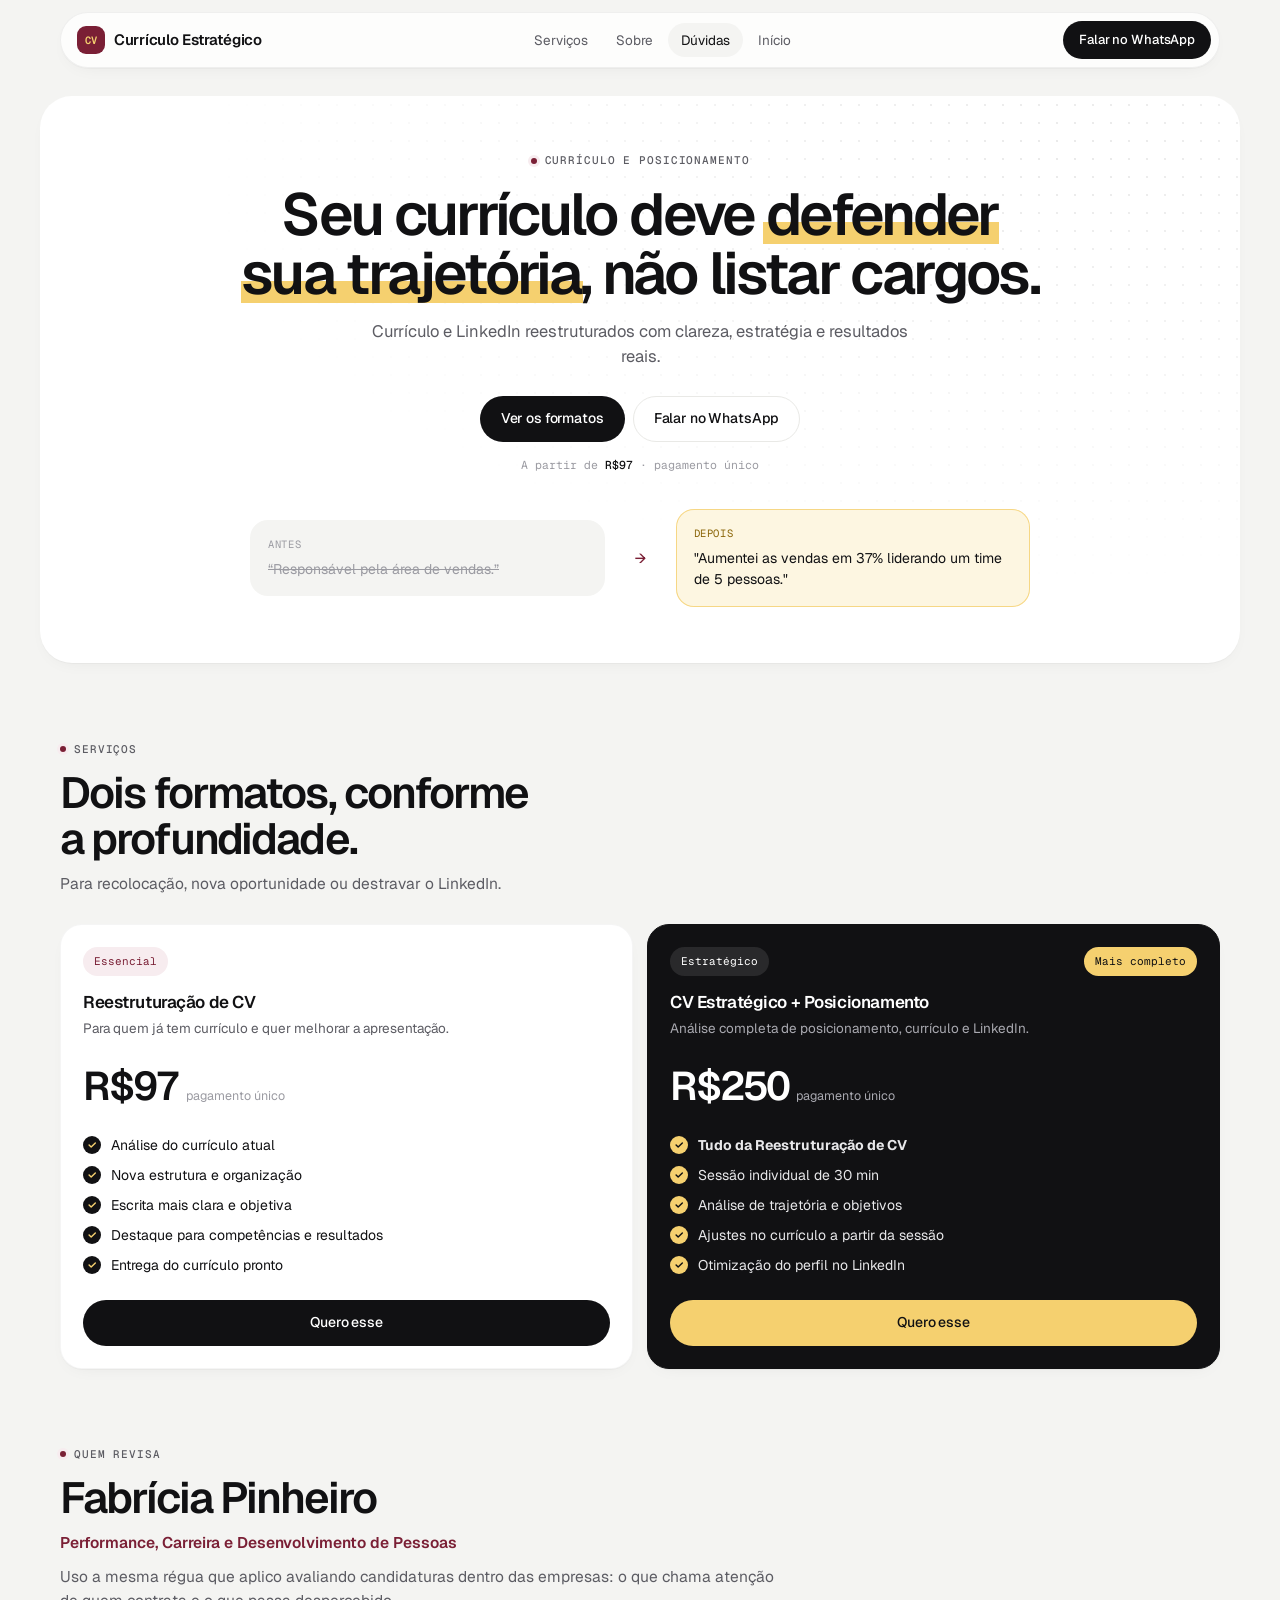
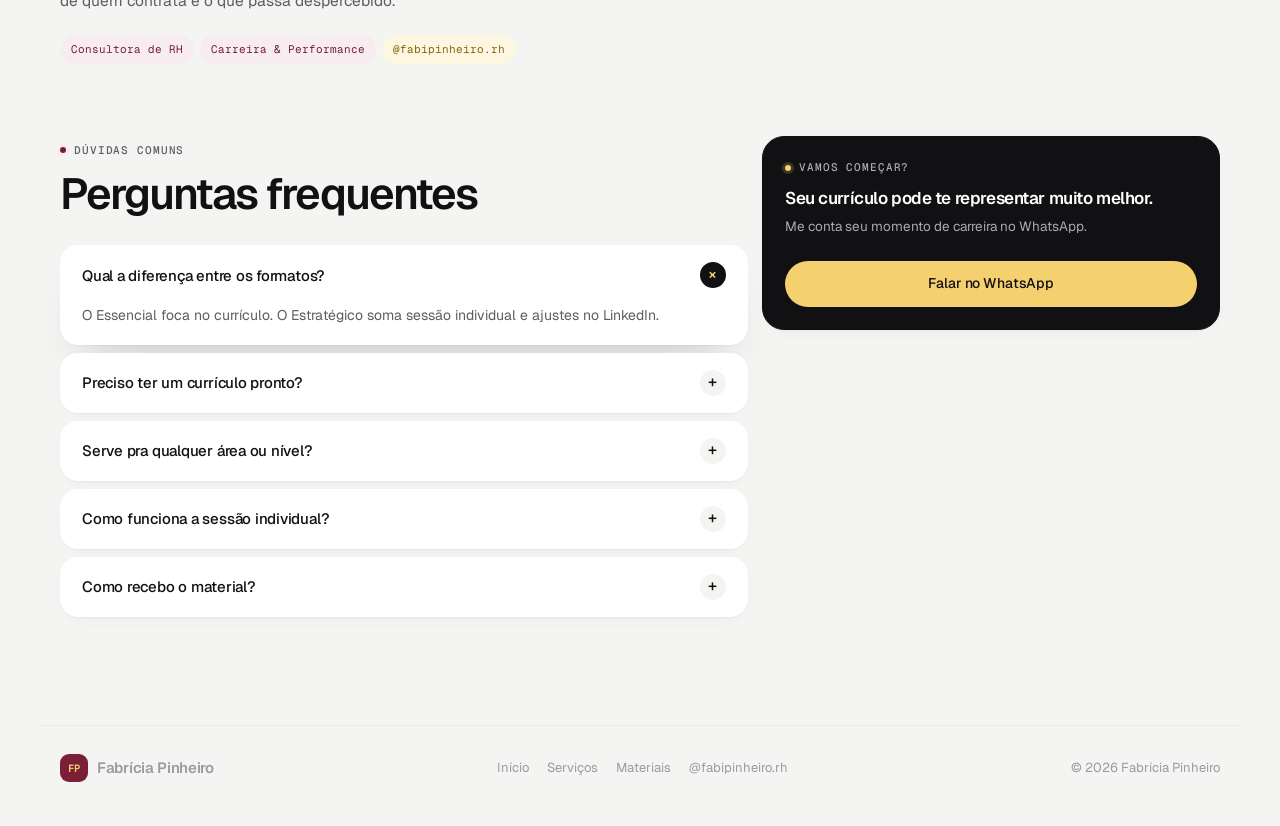
==== commit 34aabb8e: "Redesign em bento grid: blocos claros, bordô e amarelo como detalhe Co-Authored-By: Claude Opus 5.5 " ====
--- a/curriculo.html
+++ b/curriculo.html
@@ -5,10 +5,10 @@
 <meta name="viewport" content="width=device-width, initial-scale=1.0">
 <title>Currículo Estratégico | Fabrícia Pinheiro</title>
 <meta name="description" content="Reestruturação de currículo e LinkedIn para recolocação e novas oportunidades. A partir de R$97. Por Fabrícia Pinheiro.">
-<meta name="theme-color" content="#22080F">
+<meta name="theme-color" content="#F4F4F2">
 <link rel="preconnect" href="https://fonts.googleapis.com">
 <link rel="preconnect" href="https://fonts.gstatic.com" crossorigin>
-<link href="https://fonts.googleapis.com/css2?family=Space+Grotesk:wght@400;500;600;700&family=Inter:wght@400;500;600;700&family=JetBrains+Mono:wght@400;500;600&display=swap" rel="stylesheet">
+<link href="https://fonts.googleapis.com/css2?family=Geist:wght@400;500;600;700;800&family=Geist+Mono:wght@400;500;600&display=swap" rel="stylesheet">
 <link rel="stylesheet" href="style.css">
 </head>
 <body>
--- a/style.css
+++ b/style.css
@@ -1,549 +1,529 @@
 /* ============================================================
-   FABRÍCIA PINHEIRO · folha de estilos compartilhada
+   FABRÍCIA PINHEIRO · folha de estilos compartilhada (versão bento)
    Usada por: index.html, materiais.html, pdi.html, curriculo.html
-   Paleta: bordô + amarelo
-   Fontes: Space Grotesk (títulos) · Inter (texto) · JetBrains Mono (rótulos)
+   Layout: mosaico de blocos brancos sobre fundo cinza claro
+   Cores: neutros + bordô e amarelo como detalhe
+   Fontes: Geist (títulos e texto) · Geist Mono (rótulos)
    ============================================================ */
 :root{
-  --bg:#FBF8F3;
-  --surface:#FFFFFF;
-  --surface-2:#F4EEE6;
-  --ink:#1A1216;
-  --ink-soft:#5A4E54;
-  --ink-faint:#958A90;
-
-  --wine:#7A1F35;        /* bordô principal */
-  --wine-dark:#4A0F1E;   /* hover */
-  --wine-deep:#22080F;   /* seções escuras */
-  --wine-light:#F6E6EA;  /* fundos suaves */
-
-  --gold:#F5D06F;        /* amarelo de ação */
-  --gold-dark:#9A6A04;   /* texto sobre amarelo claro */
-  --gold-light:#FFF7DD;
-
-  --line:#EEE6DE;
-  --dark-text:#CDB9BF;
-  --dark-line:rgba(255,255,255,.12);
-
-  --radius:16px;
-  --shadow:0 1px 2px rgba(34,8,15,.04),0 8px 24px -12px rgba(34,8,15,.14);
-  --shadow-lg:0 2px 4px rgba(34,8,15,.04),0 24px 48px -20px rgba(34,8,15,.28);
-  --radius-sm:12px;
-  --font-display:'Space Grotesk',system-ui,sans-serif;
-  --font-body:'Inter',system-ui,sans-serif;
-  --font-mono:'JetBrains Mono',ui-monospace,monospace;
+  --bg:#F4F4F2;          /* fundo da página */
+  --tile:#FFFFFF;        /* blocos */
+  --tile-2:#F8F8F6;      /* blocos secundários */
+  --ink:#111113;
+  --ink-soft:#5C5C63;
+  --ink-faint:#9B9BA2;
+  --line:#E9E9E6;
+
+  --wine:#7A1F35;
+  --wine-dark:#5C1627;
+  --wine-light:#F7ECEF;
+  --gold:#F5D06F;
+  --gold-dark:#8A6508;
+  --gold-light:#FDF6E1;
+
+  --r-xl:32px;
+  --r-lg:26px;
+  --r-md:18px;
+  --r-sm:12px;
+  --gap:14px;
+  --shadow:0 1px 1px rgba(17,17,19,.03),0 6px 20px -12px rgba(17,17,19,.10);
+  --shadow-lg:0 1px 2px rgba(17,17,19,.04),0 28px 50px -28px rgba(17,17,19,.25);
+
+  --font:'Geist',system-ui,-apple-system,'Segoe UI',sans-serif;
+  --mono:'Geist Mono',ui-monospace,'SFMono-Regular',monospace;
 }
 
 *{box-sizing:border-box;}
 html{scroll-behavior:smooth;scroll-padding-top:84px;}
 body{
   margin:0;background:var(--bg);color:var(--ink);
-  font-family:var(--font-body);font-size:15px;line-height:1.6;
+  font-family:var(--font);font-size:15px;line-height:1.55;
   -webkit-font-smoothing:antialiased;overflow-x:hidden;
 }
 img{max-width:100%;display:block;}
 a{color:inherit;text-decoration:none;}
 p{margin:0;}
-h1,h2,h3,h4{font-family:var(--font-display);font-weight:600;letter-spacing:-.025em;line-height:1.1;margin:0;color:inherit;}
-.wrap{max-width:1180px;margin:0 auto;padding:0 24px;}
-.hl{color:var(--gold);}
-.hl-wine{color:var(--wine);}
+h1,h2,h3,h4{font-family:var(--font);font-weight:600;letter-spacing:-.035em;line-height:1.05;margin:0;color:var(--ink);text-wrap:balance;}
+.wrap{max-width:1200px;margin:0 auto;padding:0 20px;}
+:focus-visible{outline:2px solid var(--wine);outline-offset:3px;border-radius:8px;}
 
 .eyebrow{
-  font-family:var(--font-mono);font-size:11px;font-weight:500;
-  letter-spacing:.14em;text-transform:uppercase;color:var(--wine);
-  display:inline-flex;align-items:center;gap:10px;
-}
-.eyebrow::before{content:"";width:6px;height:6px;border-radius:2px;background:var(--gold);flex:none;}
-.dark .eyebrow,.hero .eyebrow{color:var(--gold);}
-
-.mono-label{
-  font-family:var(--font-mono);font-size:10.5px;letter-spacing:.1em;
-  text-transform:uppercase;color:var(--ink-faint);
-}
+  font-family:var(--mono);font-size:11px;font-weight:500;letter-spacing:.08em;text-transform:uppercase;
+  color:var(--ink-soft);display:inline-flex;align-items:center;gap:8px;
+}
+.eyebrow::before{content:"";width:6px;height:6px;border-radius:50%;background:var(--wine);box-shadow:0 0 0 3px var(--wine-light);flex:none;}
+.mono-label{font-family:var(--mono);font-size:10.5px;letter-spacing:.06em;text-transform:uppercase;color:var(--ink-faint);}
+
+/* Destaque: marca-texto amarelo */
+.hl{
+  color:var(--ink);
+  background:linear-gradient(transparent 60%,var(--gold) 60%,var(--gold) 90%,transparent 90%) no-repeat;
+  background-size:0% 100%;padding:0 3px;margin:0 -3px;
+  animation:marker 1s .45s cubic-bezier(.2,.7,.2,1) forwards;
+}
+@keyframes marker{to{background-size:100% 100%;}}
 
 /* ---------- BOTÕES ---------- */
 .btn{
+  position:relative;overflow:hidden;
   display:inline-flex;align-items:center;justify-content:center;gap:8px;
-  font-family:var(--font-body);font-weight:600;font-size:14px;
-  padding:11px 20px;border-radius:10px;border:1px solid transparent;
-  cursor:pointer;white-space:nowrap;
-  transition:transform .18s ease, box-shadow .18s ease, background .2s ease, border-color .2s ease, color .2s ease;
+  font-family:var(--font);font-weight:500;font-size:14px;letter-spacing:-.01em;
+  padding:11px 20px;border-radius:999px;border:1px solid transparent;cursor:pointer;white-space:nowrap;
+  transition:transform .2s ease,background .2s ease,border-color .2s ease,color .2s ease,box-shadow .2s ease;
 }
 .btn:hover{transform:translateY(-1px);}
-.btn svg{width:16px;height:16px;flex:none;}
-.btn-gold{background:var(--gold);color:var(--wine-deep);box-shadow:inset 0 1px 0 rgba(255,255,255,.35),0 1px 2px rgba(34,8,15,.2);}
-.btn-gold:hover{background:#F8DC8E;box-shadow:0 14px 26px -12px rgba(245,208,111,.75);}
-.btn-wine{background:var(--wine);color:#fff;box-shadow:inset 0 1px 0 rgba(255,255,255,.14),0 1px 2px rgba(34,8,15,.25);}
-.btn-wine:hover{background:var(--wine-dark);box-shadow:0 14px 26px -14px rgba(122,31,53,.8);}
-.btn-outline{background:var(--surface);border-color:var(--line);color:var(--ink);box-shadow:var(--shadow);}
-.btn-outline:hover{border-color:var(--wine);color:var(--wine);}
-.btn-outline-light{background:transparent;border-color:rgba(255,255,255,.28);color:#fff;}
-.btn-outline-light:hover{background:rgba(255,255,255,.08);border-color:rgba(255,255,255,.5);}
-.btn-sm{padding:8px 14px;font-size:13px;border-radius:9px;}
+.btn-gold,.btn-wine{background:var(--ink);color:#fff;}
+.btn-gold:hover,.btn-wine:hover{background:var(--wine);box-shadow:0 12px 24px -12px rgba(122,31,53,.55);}
+.btn-gold::after,.btn-wine::after{
+  content:"";position:absolute;top:0;bottom:0;left:-60%;width:40%;pointer-events:none;
+  background:linear-gradient(100deg,transparent,rgba(245,208,111,.5),transparent);
+  transform:skewX(-20deg);transition:left .6s ease;
+}
+.btn-gold:hover::after,.btn-wine:hover::after{left:120%;}
+.btn-outline,.btn-outline-light{background:var(--tile);border-color:var(--line);color:var(--ink);}
+.btn-outline:hover,.btn-outline-light:hover{border-color:var(--ink);}
+.btn-sm{padding:8px 15px;font-size:13px;}
 .btn-block{width:100%;}
-
-/* ---------- NAV ---------- */
-.nav{
-  position:sticky;top:env(safe-area-inset-top,0px);z-index:50;
-  background:rgba(251,248,243,.85);
-  -webkit-backdrop-filter:saturate(1.4) blur(12px);backdrop-filter:saturate(1.4) blur(12px);
-  border-bottom:1px solid transparent;transition:border-color .3s ease;
-}
-.nav.scrolled{border-color:var(--line);}
-.nav-inner{display:flex;align-items:center;justify-content:space-between;gap:20px;height:62px;}
-.logo{display:flex;align-items:center;gap:10px;font-family:var(--font-display);font-weight:600;font-size:15px;letter-spacing:-.01em;}
+.btn .dot{width:7px;height:7px;border-radius:50%;background:var(--gold);}
+
+/* ---------- NAV (pílula flutuante) ---------- */
+.nav{position:sticky;top:calc(env(safe-area-inset-top,0px) + 12px);z-index:50;padding:0 20px;margin-top:12px;}
+.nav-inner{
+  max-width:1160px;margin:0 auto;height:56px;padding:0 8px 0 16px;
+  display:flex;align-items:center;justify-content:space-between;gap:16px;
+  background:rgba(255,255,255,.78);border:1px solid rgba(17,17,19,.06);border-radius:999px;
+  -webkit-backdrop-filter:saturate(1.6) blur(16px);backdrop-filter:saturate(1.6) blur(16px);
+  box-shadow:var(--shadow);position:relative;
+}
+.nav .wrap.nav-inner{padding:0 8px 0 16px;}
+.logo{display:flex;align-items:center;gap:9px;font-weight:600;font-size:15px;letter-spacing:-.02em;}
 .logo .mark{
-  width:28px;height:28px;border-radius:8px;background:var(--wine);color:var(--gold);
-  display:grid;place-items:center;font-family:var(--font-mono);font-size:10.5px;font-weight:600;
-}
-.nav-links{display:flex;gap:4px;}
-.nav-links a{font-size:13.5px;font-weight:500;color:var(--ink-soft);padding:8px 14px;border-radius:9px;transition:background .2s ease,color .2s ease;}
-.nav-links a:hover{background:var(--surface-2);color:var(--ink);}
-.nav-links a.is-active{background:var(--wine-light);color:var(--wine);}
-.nav-actions{display:flex;align-items:center;gap:10px;}
+  width:28px;height:28px;border-radius:9px;background:var(--wine);color:var(--gold);
+  display:grid;place-items:center;font-family:var(--mono);font-size:10.5px;font-weight:600;
+}
+.nav-links{display:flex;gap:2px;}
+.nav-links a{font-size:13.5px;color:var(--ink-soft);padding:7px 13px;border-radius:999px;transition:background .2s,color .2s;}
+.nav-links a:hover{color:var(--ink);background:var(--bg);}
+.nav-links a.is-active{color:var(--ink);background:var(--bg);}
+.nav-actions{display:flex;align-items:center;gap:8px;}
 .nav-toggle{
-  display:none;width:42px;height:42px;border-radius:10px;border:1px solid var(--line);
-  background:var(--surface);cursor:pointer;align-items:center;justify-content:center;flex-direction:column;gap:5px;padding:0;
-}
-.nav-toggle span{display:block;width:18px;height:2px;background:var(--ink);border-radius:2px;transition:transform .2s ease;}
-.nav.open .nav-toggle span:first-child{transform:translateY(3.5px) rotate(45deg);}
-.nav.open .nav-toggle span:last-child{transform:translateY(-3.5px) rotate(-45deg);}
-
-/* ---------- ÁREAS ESCURAS (hero + seções .dark) com grid tecnológico ---------- */
-.hero,.section.dark{position:relative;overflow:hidden;background:var(--wine-deep);color:var(--dark-text);}
-.hero::before,.section.dark::before{
+  display:none;width:40px;height:40px;border-radius:50%;border:1px solid var(--line);background:var(--tile);
+  cursor:pointer;align-items:center;justify-content:center;flex-direction:column;gap:5px;padding:0;
+}
+.nav-toggle span{display:block;width:16px;height:1.5px;background:var(--ink);border-radius:2px;transition:transform .2s;}
+.nav.open .nav-toggle span:first-child{transform:translateY(3.25px) rotate(45deg);}
+.nav.open .nav-toggle span:last-child{transform:translateY(-3.25px) rotate(-45deg);}
+.nav-progress{
+  position:absolute;left:24px;right:24px;bottom:-1px;height:2px;border-radius:2px;pointer-events:none;
+  background:linear-gradient(90deg,var(--wine),var(--gold));transform-origin:0 50%;transform:scaleX(0);
+}
+
+/* ---------- BENTO ---------- */
+.bento{display:grid;grid-template-columns:repeat(12,minmax(0,1fr));gap:var(--gap);grid-auto-flow:dense;}
+.s-3{grid-column:span 3;} .s-4{grid-column:span 4;} .s-5{grid-column:span 5;}
+.s-6{grid-column:span 6;} .s-7{grid-column:span 7;} .s-8{grid-column:span 8;} .s-12{grid-column:span 12;}
+.r-2{grid-row:span 2;} .r-3{grid-row:span 3;}
+
+/* ---------- BLOCO / CARD ---------- */
+.card{
+  position:relative;overflow:hidden;min-width:0;
+  background:var(--tile);border:1px solid rgba(17,17,19,.04);border-radius:var(--r-lg);
+  padding:26px;display:flex;flex-direction:column;box-shadow:var(--shadow);
+}
+.card > *{position:relative;z-index:1;}
+.card h3{font-size:19px;letter-spacing:-.025em;margin-bottom:6px;}
+.card h4{font-size:16px;letter-spacing:-.02em;margin-bottom:6px;}
+.card p{font-size:14px;color:var(--ink-soft);}
+.card .idx{display:block;font-family:var(--mono);font-size:11px;color:var(--ink-faint);margin-bottom:14px;}
+.card .chips{margin-top:16px;}
+.card-foot{margin-top:auto;padding-top:20px;display:flex;align-items:center;justify-content:space-between;gap:12px;flex-wrap:wrap;}
+.card.muted{background:transparent;border:1.5px dashed #DCDCD8;box-shadow:none;}
+.card.soft{background:var(--tile-2);}
+.card.big h3{font-size:clamp(24px,2.4vw,32px);letter-spacing:-.035em;margin-bottom:10px;}
+.card.big p{font-size:15px;max-width:440px;}
+.tile-wine{background:var(--wine);border-color:var(--wine);}
+.tile-wine h3,.tile-wine h4,.tile-wine .num{color:#fff;}
+.tile-wine p,.tile-wine .mono-label{color:#E7C9D0;}
+.tile-gold{background:var(--gold-light);border-color:rgba(245,208,111,.6);}
+.tile-ink{background:var(--ink);border-color:var(--ink);}
+.tile-ink h2,.tile-ink h3{color:#fff;}
+.tile-ink p{color:#A9A9B0;}
+.tile-ink .eyebrow{color:#A9A9B0;}
+.tile-ink .eyebrow::before{background:var(--gold);box-shadow:0 0 0 3px rgba(245,208,111,.18);}
+
+.num{font-weight:600;font-size:clamp(40px,4.4vw,64px);letter-spacing:-.05em;line-height:1;color:var(--ink);font-variant-numeric:tabular-nums;}
+
+.icon{
+  width:40px;height:40px;border-radius:12px;background:var(--bg);color:var(--ink);
+  display:grid;place-items:center;margin-bottom:auto;flex:none;
+}
+.icon svg{width:18px;height:18px;}
+.card .icon + h3,.card .icon + h4{margin-top:28px;}
+.price{font-weight:600;font-size:20px;letter-spacing:-.03em;color:var(--ink);font-variant-numeric:tabular-nums;}
+.price small{font-size:12.5px;font-weight:400;color:var(--ink-faint);margin-right:4px;letter-spacing:0;}
+.link-arrow{
+  display:inline-grid;place-items:center;width:36px;height:36px;border-radius:50%;
+  background:var(--bg);color:var(--ink);font-size:15px;transition:transform .3s ease,background .3s,color .3s;
+}
+.link-arrow.text{width:auto;height:auto;border-radius:0;background:none;font-size:13.5px;font-weight:500;}
+.thumb{
+  width:44px;height:44px;border-radius:13px;background:var(--wine);color:var(--gold);
+  display:grid;place-items:center;font-family:var(--mono);font-weight:600;font-size:12px;margin-bottom:auto;
+}
+.thumb.soon{background:transparent;border:1.5px dashed #CFCFCA;color:var(--ink-faint);}
+.card .thumb + h3,.card .thumb + .mono-label{margin-top:28px;}
+.cta-row{display:flex;justify-content:space-between;align-items:center;gap:16px;flex-wrap:wrap;}
+
+/* ---------- CHIPS ---------- */
+.chips{display:flex;flex-wrap:wrap;gap:6px;}
+.chip{
+  font-family:var(--mono);font-size:11px;padding:5px 10px;border-radius:999px;
+  background:var(--bg);color:var(--ink-soft);border:1px solid transparent;transition:background .2s,color .2s;
+}
+.chip:hover{background:var(--wine-light);color:var(--wine);}
+.chip-wine{background:var(--wine-light);color:var(--wine);}
+.chip-gold{background:var(--gold-light);color:var(--gold-dark);}
+.tile-wine .chip{background:rgba(255,255,255,.12);color:#fff;}
+
+/* ---------- HERO (home em bento) ---------- */
+.bento-hero{padding:28px 0 0;}
+.hero-copy{padding:44px 40px;justify-content:space-between;gap:32px;}
+.hero-copy h1{font-size:clamp(38px,5.4vw,72px);letter-spacing:-.05em;line-height:.98;margin:18px 0 18px;}
+.hero-copy .lead{font-size:17px;color:var(--ink-soft);max-width:460px;}
+.hero-actions{display:flex;flex-wrap:wrap;align-items:center;gap:8px;}
+.photo-tile{padding:0;min-height:520px;background:#EDE9E4;}
+.photo-tile img{position:absolute;inset:0;width:100%;height:100%;object-fit:cover;object-position:center 22%;z-index:0;transition:transform 1.2s cubic-bezier(.2,.7,.2,1);}
+.photo-tile:hover img{transform:scale(1.04);}
+.photo-tile .overlay{
+  position:absolute;left:14px;right:14px;bottom:14px;z-index:2;
+  display:flex;justify-content:space-between;align-items:center;gap:10px;
+  padding:12px 14px;border-radius:18px;
+  background:rgba(255,255,255,.72);-webkit-backdrop-filter:blur(14px) saturate(1.5);backdrop-filter:blur(14px) saturate(1.5);
+  border:1px solid rgba(255,255,255,.6);
+}
+.photo-tile .overlay b{display:block;font-size:14px;font-weight:600;letter-spacing:-.02em;}
+.photo-tile .overlay span{font-size:12px;color:var(--ink-soft);}
+.photo-tile .handle{
+  position:absolute;top:14px;right:14px;z-index:2;font-family:var(--mono);font-size:11px;
+  padding:6px 11px;border-radius:999px;background:rgba(255,255,255,.8);
+  -webkit-backdrop-filter:blur(10px);backdrop-filter:blur(10px);color:var(--wine);
+}
+.live{display:inline-flex;align-items:center;gap:6px;font-family:var(--mono);font-size:10.5px;color:var(--ink-soft);}
+.live::before{content:"";width:7px;height:7px;border-radius:50%;background:#2FB36A;box-shadow:0 0 0 0 rgba(47,179,106,.5);animation:ping 2s infinite;}
+@keyframes ping{0%{box-shadow:0 0 0 0 rgba(47,179,106,.45);}80%,100%{box-shadow:0 0 0 8px rgba(47,179,106,0);}}
+
+/* ---------- HERO (páginas internas) ---------- */
+.hero{padding:28px 0 0;}
+.hero > .wrap{
+  background:var(--tile);border-radius:var(--r-xl);box-shadow:var(--shadow);
+  padding:56px 48px;position:relative;overflow:hidden;
+}
+.hero > .wrap::before{
   content:"";position:absolute;inset:0;pointer-events:none;
-  background-image:
-    linear-gradient(rgba(255,255,255,.045) 1px,transparent 1px),
-    linear-gradient(90deg,rgba(255,255,255,.045) 1px,transparent 1px);
-  background-size:44px 44px;
-  -webkit-mask-image:radial-gradient(ellipse at 70% 30%,#000 15%,transparent 72%);
-  mask-image:radial-gradient(ellipse at 70% 30%,#000 15%,transparent 72%);
-}
-.hero::after,.section.dark::after{
-  content:"";position:absolute;width:560px;height:560px;border-radius:50%;
-  right:-160px;top:-200px;pointer-events:none;
-  background:radial-gradient(circle,rgba(150,36,64,.7),transparent 65%);
-}
-.hero .wrap,.section.dark .wrap{position:relative;z-index:1;}
-.hero h1,.hero h2,.hero h3,.dark h2,.dark h3,.dark h4{color:#fff;}
-
-.hero{padding:80px 0 88px;}
-.hero h1{font-size:clamp(32px,4.2vw,50px);margin:18px 0 18px;line-height:1.08;}
-.hero .lead{font-size:16px;max-width:500px;}
-.hero-grid{display:grid;grid-template-columns:1.15fr .85fr;gap:64px;align-items:center;}
-.hero-center{max-width:800px;margin:0 auto;text-align:center;display:flex;flex-direction:column;align-items:center;}
-.hero-center .lead{max-width:600px;}
-.hero-actions{display:flex;flex-wrap:wrap;align-items:center;gap:10px;margin-top:28px;}
-.hero-center .hero-actions{justify-content:center;}
-.hero-meta{margin-top:16px;font-family:var(--font-mono);font-size:12px;color:#A8929A;}
-.hero-meta strong{color:#fff;font-weight:600;}
-.page-hero{padding:64px 0 68px;}
-
-.stats{display:grid;grid-template-columns:repeat(3,auto);justify-content:start;gap:36px;margin-top:40px;padding-top:28px;border-top:1px solid var(--dark-line);}
-.stats b{display:block;font-family:var(--font-display);font-weight:600;font-size:18px;color:#fff;letter-spacing:-.01em;}
-.stats span{font-size:12.5px;color:#A8929A;}
-
-/* ---------- CHIPS ---------- */
-.chips{display:flex;flex-wrap:wrap;gap:8px;}
-.hero .chips{margin-top:28px;}
-.hero-center .chips{justify-content:center;}
-.chip{
-  font-family:var(--font-mono);font-size:11px;padding:5px 10px;border-radius:7px;
-  background:var(--surface-2);color:var(--ink-soft);border:1px solid var(--line);
-}
-.dark .chip,.hero .chip{background:rgba(255,255,255,.06);border-color:var(--dark-line);color:#E7D6DB;}
-.chip-wine{background:var(--wine-light);color:var(--wine);border-color:transparent;}
-.chip-gold{background:var(--gold-light);color:var(--gold-dark);border-color:transparent;}
-
-/* ---------- FOTO ---------- */
-.photo-frame{
-  position:relative;border-radius:26px;padding:8px;justify-self:end;width:100%;max-width:380px;
-  background:linear-gradient(150deg,rgba(245,208,111,.7),rgba(255,255,255,.04) 45%,rgba(150,36,64,.85));
-}
-.photo-frame img{width:100%;aspect-ratio:4/5;box-shadow:0 30px 60px -30px rgba(0,0,0,.7);object-fit:cover;object-position:center 20%;border-radius:20px;}
-.float-badge{
-  position:absolute;left:-18px;bottom:30px;
-  background:var(--gold);color:var(--wine-deep);
-  font-family:var(--font-mono);font-size:11px;font-weight:600;
-  padding:8px 12px;border-radius:9px;box-shadow:0 18px 30px -16px rgba(0,0,0,.6);
-}
-.float-badge.top{left:auto;right:-14px;bottom:auto;top:28px;background:#fff;color:var(--wine);}
+  background-image:radial-gradient(rgba(17,17,19,.09) 1px,transparent 1px);background-size:18px 18px;
+  -webkit-mask-image:radial-gradient(ellipse at 85% 10%,#000,transparent 60%);mask-image:radial-gradient(ellipse at 85% 10%,#000,transparent 60%);
+}
+.hero > .wrap > *{position:relative;}
+.hero h1{font-size:clamp(34px,4.6vw,60px);letter-spacing:-.045em;line-height:1;margin:16px 0 16px;}
+.hero .lead{font-size:16.5px;color:var(--ink-soft);max-width:520px;}
+.hero .hero-actions{margin-top:26px;}
+.hero-grid{display:grid;grid-template-columns:1.1fr .9fr;gap:48px;align-items:center;}
+.hero-center{text-align:center;display:flex;flex-direction:column;align-items:center;}
+.hero-center .lead{max-width:560px;}
+.hero-center .hero-actions,.hero-center .chips{justify-content:center;}
+.hero-meta{margin-top:14px;font-family:var(--mono);font-size:11.5px;color:var(--ink-faint);}
+.hero-meta strong{color:var(--ink);font-weight:500;}
+.page-hero > .wrap{padding:64px 48px;}
 
 /* ---------- SEÇÕES ---------- */
-.section{padding:84px 0;}
-.section.alt{background:var(--surface-2);}
-.section-head{max-width:620px;margin-bottom:36px;}
+.section{padding:72px 0 0;}
+.section:last-of-type{padding-bottom:72px;}
+.section-head{max-width:640px;margin-bottom:28px;}
 .section-head.center{margin-inline:auto;text-align:center;}
-.section-head h2{font-size:clamp(24px,2.8vw,34px);margin-top:12px;}
-.section-head p{font-size:15px;color:var(--ink-soft);margin-top:10px;}
-.dark .section-head p{color:var(--dark-text);}
-.section-head.row{max-width:none;display:flex;justify-content:space-between;align-items:flex-end;gap:24px;flex-wrap:wrap;}
-.section-head.row > div{max-width:620px;}
-
-/* ---------- GRID + CARDS ---------- */
-.grid{display:grid;gap:16px;}
-.cols-2{grid-template-columns:repeat(2,1fr);}
-.cols-3{grid-template-columns:repeat(3,1fr);}
-.cols-4{grid-template-columns:repeat(4,1fr);}
-.card{
-  background:var(--surface);border:1px solid rgba(34,8,15,.05);border-radius:var(--radius);
-  padding:24px;display:flex;flex-direction:column;box-shadow:var(--shadow);
-  transition:transform .2s ease, box-shadow .2s ease, border-color .2s ease;
-}
-a.card:hover,.card.hover:hover{transform:translateY(-3px);box-shadow:var(--shadow-lg);}
-.card h3{font-size:16.5px;margin-bottom:6px;letter-spacing:-.015em;}
-.card h4{font-size:15.5px;margin-bottom:6px;}
-.card p{font-size:13.5px;color:var(--ink-soft);line-height:1.55;}
-.card .idx{display:block;font-family:var(--font-mono);font-size:11px;color:var(--wine);margin-bottom:16px;}
-.card .chips{margin-top:18px;}
-.card-foot{margin-top:auto;padding-top:18px;display:flex;align-items:center;justify-content:space-between;gap:12px;flex-wrap:wrap;}
-.card.muted{opacity:.6;}
-.dark .card{background:rgba(255,255,255,.04);border-color:var(--dark-line);}
-.dark .card p{color:var(--dark-text);}
-.dark .card .idx{color:var(--gold);}
-.new-tag{
-  font-family:var(--font-mono);font-size:10px;font-weight:600;letter-spacing:.08em;text-transform:uppercase;
-  background:var(--gold);color:var(--wine-deep);padding:3px 7px;border-radius:6px;margin-left:6px;vertical-align:3px;
-}
-.icon{
-  width:36px;height:36px;border-radius:10px;background:linear-gradient(180deg,#FBEFF2,var(--wine-light));color:var(--wine);
-  display:grid;place-items:center;margin-bottom:16px;flex:none;box-shadow:inset 0 0 0 1px rgba(122,31,53,.08);
-}
-.icon svg{width:17px;height:17px;}
-.dark .icon{background:rgba(245,208,111,.12);color:var(--gold);}
-.price{font-family:var(--font-display);font-weight:600;font-size:18px;color:var(--ink);letter-spacing:-.01em;}
-.price small{font-family:var(--font-body);font-size:13px;font-weight:500;color:var(--ink-faint);margin-right:4px;letter-spacing:0;}
-.link-arrow{font-weight:600;font-size:13px;color:var(--wine);}
-.thumb{
-  width:40px;height:40px;border-radius:11px;background:linear-gradient(160deg,#8E2842,var(--wine-dark));color:var(--gold);
-  display:grid;place-items:center;font-family:var(--font-mono);font-weight:600;font-size:12px;margin-bottom:16px;box-shadow:inset 0 1px 0 rgba(255,255,255,.15),0 4px 10px -4px rgba(74,15,30,.5);
-}
-.thumb.soon{background:var(--surface-2);color:var(--ink-faint);border:1px dashed var(--line);}
-.cta-row{display:flex;justify-content:space-between;align-items:center;gap:20px;flex-wrap:wrap;margin-top:28px;}
-.cta-row p{color:var(--ink-soft);font-size:14px;}
+.section-head h2{font-size:clamp(28px,3.4vw,44px);letter-spacing:-.045em;margin-top:12px;}
+.section-head p{font-size:15.5px;color:var(--ink-soft);margin-top:10px;}
+.section-head.row{max-width:none;display:flex;justify-content:space-between;align-items:flex-end;gap:20px;flex-wrap:wrap;}
+.section-head.row > div{max-width:600px;}
+.section.dark > .wrap{background:var(--tile);border-radius:var(--r-xl);padding:48px;box-shadow:var(--shadow);}
+
+/* grids simples (páginas internas) */
+.grid{display:grid;gap:var(--gap);}
+.cols-2{grid-template-columns:repeat(2,minmax(0,1fr));}
+.cols-3{grid-template-columns:repeat(3,minmax(0,1fr));}
+.cols-4{grid-template-columns:repeat(4,minmax(0,1fr));}
 
 /* ---------- LISTAS ---------- */
 .checks{list-style:none;padding:0;margin:18px 0 0;display:grid;gap:9px;}
-.checks li{display:flex;gap:10px;font-size:13.5px;line-height:1.5;}
+.checks li{display:flex;gap:10px;font-size:14px;line-height:1.5;}
 .checks li::before{
-  content:"";flex:none;width:18px;height:18px;margin-top:2px;border-radius:5px;
-  background:var(--wine-light) url("data:image/svg+xml,%3Csvg xmlns='http://www.w3.org/2000/svg' viewBox='0 0 24 24' fill='none' stroke='%237A1F35' stroke-width='3.2' stroke-linecap='round' stroke-linejoin='round'%3E%3Cpath d='M5 12l5 5L20 7'/%3E%3C/svg%3E") center/11px no-repeat;
-}
-.dark .checks li,.plan.featured .checks li{color:#F1E3E7;}
-.dark .checks li::before,.plan.featured .checks li::before{
-  background:rgba(245,208,111,.18) url("data:image/svg+xml,%3Csvg xmlns='http://www.w3.org/2000/svg' viewBox='0 0 24 24' fill='none' stroke='%23F5D06F' stroke-width='3.2' stroke-linecap='round' stroke-linejoin='round'%3E%3Cpath d='M5 12l5 5L20 7'/%3E%3C/svg%3E") center/11px no-repeat;
+  content:"";flex:none;width:18px;height:18px;margin-top:1px;border-radius:50%;
+  background:var(--ink) url("data:image/svg+xml,%3Csvg xmlns='http://www.w3.org/2000/svg' viewBox='0 0 24 24' fill='none' stroke='%23F5D06F' stroke-width='3.4' stroke-linecap='round' stroke-linejoin='round'%3E%3Cpath d='M5 12l5 5L20 7'/%3E%3C/svg%3E") center/10px no-repeat;
 }
 .checks.no li{color:var(--ink-soft);}
 .checks.no li::before{
-  background:var(--surface-2) url("data:image/svg+xml,%3Csvg xmlns='http://www.w3.org/2000/svg' viewBox='0 0 24 24' fill='none' stroke='%23958A90' stroke-width='3' stroke-linecap='round'%3E%3Cpath d='M7 7l10 10M17 7L7 17'/%3E%3C/svg%3E") center/10px no-repeat;
-}
-.field-list{list-style:none;padding:0;margin:0;display:grid;gap:8px;counter-reset:f;}
-.field-list li{display:flex;align-items:center;gap:12px;font-size:13px;background:var(--bg);border-radius:9px;padding:8px 12px;}
-.field-list li::before{
-  counter-increment:f;content:counter(f,decimal-leading-zero);
-  font-family:var(--font-mono);font-size:11px;font-weight:600;color:var(--wine);
-  background:var(--wine-light);padding:3px 7px;border-radius:6px;
-}
+  background:var(--bg) url("data:image/svg+xml,%3Csvg xmlns='http://www.w3.org/2000/svg' viewBox='0 0 24 24' fill='none' stroke='%239B9BA2' stroke-width='3' stroke-linecap='round'%3E%3Cpath d='M7 7l10 10M17 7L7 17'/%3E%3C/svg%3E") center/9px no-repeat;
+}
+.field-list{list-style:none;padding:0;margin:0;display:grid;gap:6px;counter-reset:f;}
+.field-list li{display:flex;align-items:center;gap:12px;font-size:13.5px;background:var(--bg);border-radius:12px;padding:9px 12px;}
+.field-list li::before{counter-increment:f;content:counter(f,decimal-leading-zero);font-family:var(--mono);font-size:10.5px;color:var(--wine);}
 
 /* ---------- ABAS ---------- */
-.tabs{display:inline-flex;flex-wrap:wrap;gap:4px;padding:4px;margin-bottom:24px;background:var(--surface-2);border-radius:11px;box-shadow:inset 0 1px 2px rgba(34,8,15,.08);}
-.section.alt .tabs{background:#EAE2D8;}
+.tabs{display:inline-flex;flex-wrap:wrap;gap:2px;padding:4px;margin-bottom:18px;background:#E9E9E6;border-radius:999px;}
 .tab-btn{
-  font-family:var(--font-body);font-weight:600;font-size:13px;
-  padding:8px 16px;border:0;border-radius:8px;background:transparent;color:var(--ink-soft);cursor:pointer;
-  transition:background .2s ease,color .2s ease;
+  font-family:var(--font);font-weight:500;font-size:13.5px;padding:8px 18px;border:0;border-radius:999px;
+  background:transparent;color:var(--ink-soft);cursor:pointer;transition:background .2s,color .2s,box-shadow .2s;
 }
 .tab-btn:hover{color:var(--ink);}
-.tab-btn.active{background:var(--surface);color:var(--wine);box-shadow:0 1px 2px rgba(34,8,15,.08),0 2px 8px -2px rgba(34,8,15,.12);}
+.tab-btn.active{background:var(--tile);color:var(--ink);box-shadow:0 1px 2px rgba(17,17,19,.08),0 4px 12px -4px rgba(17,17,19,.12);}
 .tab-panel{display:none;}
-.tab-panel.active{display:block;animation:fade .35s ease;}
-@keyframes fade{from{opacity:0;transform:translateY(6px);}to{opacity:1;transform:none;}}
-.split{display:grid;grid-template-columns:1fr 1fr;gap:48px;align-items:start;}
-.split h3{font-size:21px;margin-bottom:10px;}
+.tab-panel.active{display:block;}
+.split{display:grid;grid-template-columns:1fr 1fr;gap:var(--gap);align-items:stretch;}
+.split > div:first-child{background:var(--tile);border-radius:var(--r-lg);padding:30px;box-shadow:var(--shadow);}
+.split h3{font-size:24px;letter-spacing:-.035em;margin-bottom:8px;}
 .split > div > p{color:var(--ink-soft);font-size:14.5px;}
-.panel-box{background:var(--surface);border:1px solid rgba(34,8,15,.05);border-radius:var(--radius);padding:20px;box-shadow:var(--shadow-lg);}
-.panel-box .mono-label{display:block;margin-bottom:14px;}
-
-/* ---------- PASSOS (guia) ---------- */
-.steps{display:grid;grid-template-columns:repeat(5,1fr);gap:12px;}
-.step{background:var(--surface);border:1px solid rgba(34,8,15,.05);border-radius:13px;padding:16px;box-shadow:var(--shadow);}
-.step b{font-family:var(--font-mono);font-size:11px;font-weight:600;color:var(--wine);}
-.step h4{font-family:var(--font-body);font-weight:600;font-size:13.5px;letter-spacing:0;line-height:1.35;margin-top:8px;}
-
-/* ---------- MOCKUP (PDI) ---------- */
-.mock-stage{position:relative;padding:10px 24px 48px 0;}
-.mock-card{
-  background:#fff;color:var(--ink);border-radius:18px;padding:24px;
-  box-shadow:0 40px 80px -30px rgba(0,0,0,.65);transform:rotate(-1.5deg);
-}
-.mock-head{display:flex;justify-content:space-between;align-items:flex-start;gap:12px;padding-bottom:14px;margin-bottom:16px;border-bottom:1px dashed var(--line);}
-.mock-title{font-family:var(--font-display);font-weight:600;font-size:16px;margin-top:4px;color:var(--ink);}
-.status{font-family:var(--font-mono);font-size:11px;font-weight:600;white-space:nowrap;background:var(--gold-light);color:var(--gold-dark);padding:5px 10px;border-radius:999px;}
-.mock-field{margin-bottom:14px;}
-.mock-field .v{font-size:14px;margin-top:3px;}
+.panel-box{background:var(--tile);border-radius:var(--r-lg);padding:24px;box-shadow:var(--shadow);}
+.panel-box .mono-label{display:block;margin-bottom:12px;}
+
+/* ---------- PASSOS ---------- */
+.steps{display:grid;grid-template-columns:repeat(5,minmax(0,1fr));gap:var(--gap);}
+.step{background:var(--tile);border-radius:var(--r-md);padding:18px;box-shadow:var(--shadow);min-height:118px;display:flex;flex-direction:column;justify-content:space-between;}
+.step b{font-family:var(--mono);font-size:11px;font-weight:500;color:var(--ink-faint);}
+.step h4{font-size:14.5px;font-weight:500;letter-spacing:-.015em;line-height:1.3;margin-top:14px;}
+
+/* ---------- MOCKUP PDI ---------- */
+.mock-stage{position:relative;padding:4px 20px 44px 0;}
+.mock-card{background:#fff;border:1px solid var(--line);border-radius:20px;padding:22px;box-shadow:var(--shadow-lg);transform:rotate(-1.2deg);}
+.mock-head{display:flex;justify-content:space-between;align-items:flex-start;gap:12px;padding-bottom:12px;margin-bottom:14px;border-bottom:1px dashed var(--line);}
+.mock-title{font-weight:600;font-size:16px;letter-spacing:-.02em;margin-top:4px;}
+.status{font-family:var(--mono);font-size:10.5px;background:var(--gold-light);color:var(--gold-dark);padding:5px 10px;border-radius:999px;white-space:nowrap;}
+.mock-field{margin-bottom:12px;}
+.mock-field .v{font-size:13.5px;margin-top:3px;}
 .mock-field .chips{margin-top:6px;}
-.mock-field .chip,.hero .mock-card .chip{font-size:11px;padding:4px 8px;background:var(--wine-light);color:var(--wine);border-color:transparent;}
-.progress{height:6px;background:var(--surface-2);border-radius:99px;overflow:hidden;margin-top:8px;}
-.progress i{display:block;height:100%;width:45%;background:linear-gradient(90deg,var(--wine),var(--gold));border-radius:99px;}
+.mock-field .chip{background:var(--wine-light);color:var(--wine);}
+.progress{height:6px;background:var(--bg);border-radius:99px;overflow:hidden;margin-top:8px;}
+.progress i{display:block;height:100%;width:45%;background:linear-gradient(90deg,var(--wine),var(--gold));border-radius:99px;animation:fill 1.6s .8s cubic-bezier(.2,.7,.2,1) backwards;}
+@keyframes fill{from{width:0;}}
 .note{
-  position:absolute;right:0;bottom:0;width:200px;
-  background:var(--gold);color:var(--wine-deep);border-radius:14px;padding:14px 16px;
-  transform:rotate(3deg);font-size:13px;font-weight:500;line-height:1.4;
-  box-shadow:0 20px 30px -18px rgba(0,0,0,.6);
+  position:absolute;right:0;bottom:0;width:196px;background:var(--gold);color:var(--ink);
+  border-radius:16px;padding:13px 15px;font-size:12.5px;font-weight:500;line-height:1.4;
+  transform:rotate(3deg);box-shadow:var(--shadow-lg);animation:floatyNote 6s ease-in-out infinite;
 }
 .note .mono-label{color:var(--wine);display:block;margin-bottom:4px;}
+@keyframes floatyNote{0%,100%{transform:rotate(3deg) translateY(0);}50%{transform:rotate(2deg) translateY(-7px);}}
 
 /* ---------- ANTES / DEPOIS ---------- */
-.compare{display:grid;grid-template-columns:1fr auto 1fr;gap:14px;align-items:center;margin-top:40px;width:100%;max-width:820px;}
-.compare > div{border-radius:12px;padding:14px 16px;text-align:left;font-size:13.5px;}
-.compare .before{border:1px dashed var(--dark-line);color:#9E8990;}
+.compare{display:grid;grid-template-columns:1fr auto 1fr;gap:12px;align-items:center;margin-top:36px;width:100%;max-width:780px;}
+.compare > div{border-radius:var(--r-md);padding:16px 18px;text-align:left;font-size:14px;}
+.compare .before{background:var(--bg);color:var(--ink-faint);}
 .compare .before q{text-decoration:line-through;}
-.compare .after{background:rgba(245,208,111,.12);border:1px solid rgba(245,208,111,.45);color:#fff;}
-.compare .mono-label{display:block;margin-bottom:6px;color:#A8929A;}
-.compare .after .mono-label{color:var(--gold);}
-.compare .arrow{font-family:var(--font-mono);color:var(--gold);font-size:20px;text-align:center;}
+.compare .after{background:var(--gold-light);color:var(--ink);box-shadow:inset 0 0 0 1px rgba(245,208,111,.8);}
+.compare .mono-label{display:block;margin-bottom:6px;}
+.compare .after .mono-label{color:var(--gold-dark);}
+.compare .arrow{font-family:var(--mono);color:var(--wine);font-size:18px;text-align:center;}
 
 /* ---------- PLANOS ---------- */
-.plan{position:relative;}
-.plan h3{font-size:19px;}
-.plan.featured{background:var(--wine);border-color:var(--wine);color:#F6E6EA;}
+.plan h3{font-size:22px;}
+.plan .price{font-size:40px;letter-spacing:-.05em;margin:16px 0 0;}
+.plan .btn{margin-top:24px;}
+.plan .ribbon{position:absolute;top:22px;right:22px;}
+.plan .checks{flex-grow:1;align-content:start;}
+.plan.featured{background:var(--ink);border-color:var(--ink);}
 .plan.featured h3,.plan.featured .price{color:#fff;}
-.plan.featured .price small{color:#E2BFC8;}
-.plan.featured p{color:#E9CFD6;}
-.plan .price{font-size:32px;margin:14px 0 2px;}
-.plan .btn{margin-top:24px;}
-.plan .ribbon{position:absolute;top:24px;right:24px;}
-.plan .checks{flex-grow:1;align-content:start;}
-
-/* ---------- PREÇO (seção escura) ---------- */
-.pricing{display:grid;grid-template-columns:1.1fr .9fr;gap:56px;align-items:center;}
-.pricing h2{font-size:clamp(24px,2.8vw,34px);margin:12px 0 12px;}
-.pricing .lead{font-size:15px;max-width:440px;}
-.price-card{background:linear-gradient(180deg,rgba(255,255,255,.07),rgba(255,255,255,.03));border:1px solid var(--dark-line);border-radius:18px;padding:28px;box-shadow:inset 0 1px 0 rgba(255,255,255,.08),0 30px 60px -30px rgba(0,0,0,.6);}
-.price-big{font-family:var(--font-display);font-weight:700;font-size:46px;line-height:1;color:var(--gold);letter-spacing:-.03em;}
-.price-big sup{font-size:16px;color:#fff;font-weight:500;margin-right:4px;vertical-align:top;position:relative;top:8px;}
-.price-card .btn{margin-top:26px;}
-.price-card .btn + .btn{margin-top:10px;}
-.fine{font-family:var(--font-mono);font-size:11px;color:#A8929A;margin-top:14px;text-align:center;}
-.divider{height:1px;background:var(--dark-line);margin:72px 0;}
+.plan.featured p,.plan.featured .price small{color:#A9A9B0;}
+.plan.featured .checks li{color:#E8E8EA;}
+.plan.featured .checks li::before{background-color:var(--gold);background-image:url("data:image/svg+xml,%3Csvg xmlns='http://www.w3.org/2000/svg' viewBox='0 0 24 24' fill='none' stroke='%23111113' stroke-width='3.4' stroke-linecap='round' stroke-linejoin='round'%3E%3Cpath d='M5 12l5 5L20 7'/%3E%3C/svg%3E");}
+.plan.featured .chip{background:rgba(255,255,255,.1) !important;color:#fff !important;border-color:transparent !important;}
+.plan.featured .chip-gold{background:var(--gold) !important;color:var(--ink) !important;}
+.plan.featured .btn-gold{background:var(--gold);color:var(--ink);}
+.plan.featured .btn-gold:hover{background:#fff;}
+
+/* ---------- PREÇO ---------- */
+.pricing{display:grid;grid-template-columns:1.1fr .9fr;gap:40px;align-items:center;}
+.pricing h2{font-size:clamp(28px,3.4vw,44px);letter-spacing:-.045em;margin:12px 0 12px;}
+.pricing .lead{font-size:15.5px;color:var(--ink-soft);max-width:440px;}
+.price-card{background:var(--bg);border-radius:var(--r-lg);padding:28px;}
+.price-big{font-weight:600;font-size:56px;letter-spacing:-.05em;line-height:1;color:var(--ink);font-variant-numeric:tabular-nums;}
+.price-big sup{font-size:16px;font-weight:500;color:var(--wine);margin-right:4px;vertical-align:top;position:relative;top:10px;letter-spacing:0;}
+.price-card p{color:var(--ink-soft);}
+.price-card .btn{margin-top:24px;}
+.price-card .btn + .btn{margin-top:8px;}
+.fine{font-family:var(--mono);font-size:10.5px;color:var(--ink-faint);margin-top:12px;text-align:center;}
+.divider{height:1px;background:var(--line);margin:40px 0;}
 
 /* ---------- FAQ ---------- */
-.faq details{background:var(--surface);border:1px solid rgba(34,8,15,.05);border-radius:12px;padding:0 20px;margin-bottom:8px;box-shadow:var(--shadow);transition:box-shadow .2s ease;}
+.faq{display:grid;gap:8px;}
+.faq details{background:var(--tile);border-radius:var(--r-md);padding:0 22px;box-shadow:var(--shadow);transition:box-shadow .2s;}
 .faq details[open]{box-shadow:var(--shadow-lg);}
 .faq summary{
-  cursor:pointer;list-style:none;padding:15px 0;
-  font-family:var(--font-display);font-weight:500;font-size:15px;letter-spacing:-.01em;
+  cursor:pointer;list-style:none;padding:17px 0;font-weight:500;font-size:15px;letter-spacing:-.015em;
   display:flex;justify-content:space-between;align-items:center;gap:16px;
 }
 .faq summary::-webkit-details-marker{display:none;}
-.faq summary::after{content:"+";font-family:var(--font-mono);font-size:20px;color:var(--wine);transition:transform .25s ease;flex:none;}
-.faq details[open] summary::after{transform:rotate(45deg);}
-.faq details p{padding:0 0 16px;font-size:13.5px;color:var(--ink-soft);}
-.faq-grid{display:grid;grid-template-columns:1.4fr .8fr;gap:40px;align-items:start;}
-.faq-grid .section-head{margin-bottom:28px;}
-.sticky-card{position:sticky;top:96px;background:var(--wine-deep);color:var(--dark-text);border:0;}
-.sticky-card h3{color:#fff;font-size:19px;margin:14px 0 10px;}
-.sticky-card p{color:var(--dark-text);}
-.sticky-card .eyebrow{color:var(--gold);}
-.sticky-card .btn{margin-top:24px;}
+.faq summary::after{
+  content:"+";flex:none;width:26px;height:26px;border-radius:50%;background:var(--bg);
+  display:grid;place-items:center;font-size:16px;color:var(--ink);transition:transform .25s,background .25s,color .25s;
+}
+.faq details[open] summary::after{transform:rotate(45deg);background:var(--ink);color:var(--gold);}
+.faq details p{padding:0 0 18px;font-size:14px;color:var(--ink-soft);animation:fade .35s ease;}
+@keyframes fade{from{opacity:0;transform:translateY(4px);}to{opacity:1;transform:none;}}
+.faq-grid{display:grid;grid-template-columns:1.5fr 1fr;gap:var(--gap);align-items:start;}
+.sticky-card{position:sticky;top:96px;background:var(--ink);border-color:var(--ink);}
+.sticky-card h3{color:#fff;font-size:24px;margin:14px 0 8px;}
+.sticky-card p{color:#A9A9B0;}
+.sticky-card .eyebrow{color:#A9A9B0;}
+.sticky-card .eyebrow::before{background:var(--gold);box-shadow:0 0 0 3px rgba(245,208,111,.18);}
+.sticky-card .btn{margin-top:24px;background:var(--gold);color:var(--ink);}
+.sticky-card .btn:hover{background:#fff;}
 
 /* ---------- CTA FINAL ---------- */
 .cta-band{
-  position:relative;overflow:hidden;border-radius:20px;padding:44px 48px;
-  box-shadow:inset 0 1px 0 rgba(255,255,255,.1),var(--shadow-lg);
-  background:linear-gradient(135deg,#8A2540,var(--wine) 45%,var(--wine-dark));color:#F6E6EA;
-  display:flex;justify-content:space-between;align-items:center;gap:32px;flex-wrap:wrap;
+  position:relative;overflow:hidden;border-radius:var(--r-xl);padding:48px;
+  background:var(--ink);display:flex;justify-content:space-between;align-items:center;gap:28px;flex-wrap:wrap;
 }
 .cta-band::before{
-  content:"";position:absolute;inset:0;pointer-events:none;
-  background-image:linear-gradient(rgba(255,255,255,.07) 1px,transparent 1px),linear-gradient(90deg,rgba(255,255,255,.07) 1px,transparent 1px);
-  background-size:36px 36px;
-  -webkit-mask-image:linear-gradient(90deg,transparent 20%,#000);mask-image:linear-gradient(90deg,transparent 20%,#000);
-}
+  content:"";position:absolute;width:520px;height:520px;border-radius:50%;right:-160px;top:-260px;pointer-events:none;
+  background:radial-gradient(circle,rgba(245,208,111,.28),rgba(122,31,53,.25) 40%,transparent 70%);
+  animation:orb 10s ease-in-out infinite alternate;
+}
+@keyframes orb{from{transform:translate(0,0) scale(1);}to{transform:translate(-60px,40px) scale(1.15);}}
 .cta-band > *{position:relative;}
-.cta-band h2{color:#fff;font-size:clamp(22px,2.4vw,28px);margin:10px 0 6px;}
-.cta-band p{color:#EBCFD6;font-size:14px;}
-.cta-band .eyebrow{color:var(--gold);}
-.cta-band .actions{display:flex;gap:12px;flex-wrap:wrap;}
+.cta-band h2{color:#fff;font-size:clamp(26px,3vw,40px);letter-spacing:-.045em;margin:12px 0 6px;}
+.cta-band p{color:#A9A9B0;font-size:14.5px;}
+.cta-band .eyebrow{color:#A9A9B0;}
+.cta-band .eyebrow::before{background:var(--gold);box-shadow:0 0 0 3px rgba(245,208,111,.18);}
+.cta-band .actions{display:flex;gap:8px;flex-wrap:wrap;}
+.cta-band .btn-gold{background:var(--gold);color:var(--ink);}
+.cta-band .btn-gold:hover{background:#fff;}
+.cta-band .btn-outline-light{background:transparent;border-color:rgba(255,255,255,.2);color:#fff;}
+.cta-band .btn-outline-light:hover{border-color:#fff;}
 
 /* ---------- FOOTER ---------- */
-.footer{background:var(--wine-deep);color:#A8929A;padding:40px 0;}
-.footer-inner{display:flex;justify-content:space-between;align-items:center;gap:20px;flex-wrap:wrap;font-size:13px;}
-.footer .logo{color:#fff;}
-.footer-links{display:flex;gap:20px;flex-wrap:wrap;}
-.footer-links a:hover{color:var(--gold);}
-
-/* ---------- ANIMAÇÃO ---------- */
-.reveal{opacity:0;transform:translateY(16px);transition:opacity .6s ease, transform .6s ease;}
+.footer{padding:36px 0 44px;color:var(--ink-faint);}
+.footer-inner{display:flex;justify-content:space-between;align-items:center;gap:20px;flex-wrap:wrap;font-size:13px;border-top:1px solid var(--line);padding-top:28px;}
+.footer-links{display:flex;gap:18px;flex-wrap:wrap;}
+.footer-links a:hover{color:var(--ink);}
+
+/* ============================================================
+   MOVIMENTO
+   ============================================================ */
+.reveal{opacity:0;transform:translateY(16px);transition:opacity .6s ease,transform .6s ease;}
 .reveal.is-visible{opacity:1;transform:none;}
+@keyframes rise{from{opacity:0;transform:translateY(20px) scale(.985);}}
+.bento-hero .bento > *,.hero > .wrap{animation:rise .8s cubic-bezier(.2,.7,.2,1) backwards;animation-delay:calc(var(--i,0) * 80ms);}
+.reveal.is-visible .bento > *,.reveal.is-visible .grid > *,.reveal.is-visible .steps > *,.reveal.is-visible .faq > details,
+.tab-panel.active .bento > *,.tab-panel.active .grid > *{
+  animation:rise .7s cubic-bezier(.2,.7,.2,1) backwards;animation-delay:calc(var(--i,0) * 65ms);
+}
+
+/* brilho que segue o mouse + linha no topo */
+.card::before,.step::before{
+  content:"";position:absolute;inset:0;z-index:0;pointer-events:none;opacity:0;
+  background:radial-gradient(380px circle at var(--mx,50%) var(--my,50%),rgba(245,208,111,.16),transparent 65%);
+  transition:opacity .3s ease;
+}
+.tile-ink::before,.plan.featured::before,.sticky-card::before,.tile-wine::before{
+  background:radial-gradient(380px circle at var(--mx,50%) var(--my,50%),rgba(245,208,111,.22),transparent 65%);
+}
+.card:hover::before,.step:hover::before{opacity:1;}
+.card,.step{transition:transform .35s cubic-bezier(.2,.7,.2,1),box-shadow .35s ease;will-change:transform;}
+.card:hover,.step:hover{box-shadow:var(--shadow-lg);}
+.card:hover:not(.tilt-on),.step:hover:not(.tilt-on){transform:translateY(-3px);}
+.photo-tile:hover,.photo-tile.tilt-on{transform:none !important;}
+.step{position:relative;overflow:hidden;}
+.step > *{position:relative;z-index:1;}
+
+.icon,.thumb{transition:transform .35s cubic-bezier(.2,.7,.2,1),background .3s,color .3s;}
+.card:hover .icon{transform:rotate(-8deg) scale(1.06);background:var(--wine);color:var(--gold);}
+.card:hover .thumb{transform:rotate(-6deg) scale(1.06);}
+.card:hover .link-arrow{transform:translateX(3px) rotate(-45deg);background:var(--ink);color:var(--gold);}
+.card:hover .link-arrow.text{transform:translateX(4px);background:none;color:var(--wine);}
+
 @media (prefers-reduced-motion:reduce){
-  html{scroll-behavior:auto;}
-  .reveal{opacity:1;transform:none;transition:none;}
-  .btn,.card{transition:none;}
-}
-
-/* ---------- RESPONSIVO ---------- */
-@media (max-width:980px){
+  *,*::before,*::after{animation:none !important;transition:none !important;}
+  .reveal{opacity:1;transform:none;}
+  .hl{background-size:100% 100%;}
+}
+
+/* ============================================================
+   RESPONSIVO
+   ============================================================ */
+@media (max-width:1000px){
+  .s-3,.s-4,.s-5{grid-column:span 6;}
+  .s-7,.s-8{grid-column:span 12;}
+  .r-3{grid-row:span 2;}
   .hero-grid,.split,.pricing,.faq-grid{grid-template-columns:1fr;}
-  .hero-grid{gap:48px;}
-  .photo-frame{justify-self:start;max-width:340px;}
-  .cols-3,.cols-4{grid-template-columns:repeat(2,1fr);}
-  .steps{grid-template-columns:repeat(2,1fr);}
-  .sticky-card{position:static;}
-  .mock-stage{max-width:480px;}
-}
-@media (max-width:860px){
+  .cols-3,.cols-4{grid-template-columns:repeat(2,minmax(0,1fr));}
+  .steps{grid-template-columns:repeat(2,minmax(0,1fr));}
+  .sticky-card{position:relative;top:auto;}
+  .photo-tile{min-height:420px;}
+  .mock-stage{max-width:460px;}
+}
+@media (max-width:820px){
   .nav-toggle{display:flex;}
   .nav-links{
-    display:none;position:absolute;top:62px;left:0;right:0;flex-direction:column;
-    background:var(--bg);border-bottom:1px solid var(--line);padding:10px 16px 18px;
-    box-shadow:0 20px 30px -24px rgba(26,18,22,.4);
+    display:none;position:absolute;top:64px;left:0;right:0;flex-direction:column;
+    background:var(--tile);border-radius:22px;padding:8px;box-shadow:var(--shadow-lg);
   }
   .nav.open .nav-links{display:flex;}
-  .nav-links a{padding:12px 14px;}
+  .nav-links a{padding:12px 14px;border-radius:14px;}
 }
 @media (max-width:640px){
+  :root{--gap:10px;}
   .wrap{padding:0 16px;}
+  .nav{padding:0 12px;}
+  .s-3,.s-4,.s-5,.s-6,.s-7,.s-8,.s-12{grid-column:span 12;}
+  .r-2,.r-3{grid-row:auto;}
   .cols-2,.cols-3,.cols-4{grid-template-columns:1fr;}
-  .section{padding:68px 0;}
-  .hero{padding:56px 0 68px;}
-  .hero .lead{font-size:16.5px;}
   .nav-actions .btn{display:none;}
-  .logo{font-size:16px;}
-  .stats{grid-template-columns:1fr 1fr;gap:20px;}
-  .cta-band{padding:36px 22px;}
+  .hero-copy{padding:30px 24px;}
+  .photo-tile{min-height:380px;}
+  .hero > .wrap,.page-hero > .wrap{padding:36px 22px;border-radius:26px;}
+  .section{padding-top:56px;}
+  .section.dark > .wrap{padding:26px 20px;border-radius:26px;}
+  .card{padding:22px;border-radius:22px;}
+  .cta-band{padding:32px 22px;border-radius:26px;}
   .cta-band .actions,.cta-band .actions .btn{width:100%;}
   .compare{grid-template-columns:1fr;}
   .compare .arrow{transform:rotate(90deg);}
-  .float-badge{left:12px;}
-  .float-badge.top{right:12px;}
-  .price-card{padding:24px;}
-  .plan .price{font-size:28px;}
   .tabs{display:flex;width:100%;}
-  .tab-btn{flex:1;padding:10px 10px;}
-  .note{width:170px;}
-  .card{padding:20px;}
-}
-
-/* ============================================================
-   DINÂMICA · movimento e interações
-   ============================================================ */
-
-/* Barra de progresso de leitura (criada pelo script) */
-.nav-progress{
-  position:absolute;left:0;right:0;bottom:-1px;height:2px;pointer-events:none;
-  background:linear-gradient(90deg,var(--wine),var(--gold));
-  transform-origin:0 50%;transform:scaleX(0);
-}
-
-/* Hero: grade em movimento, brilho pulsando, selos flutuando */
-.hero::before,.section.dark::before{animation:gridPan 24s linear infinite;}
-@keyframes gridPan{to{background-position:44px 44px,44px 44px;}}
-.hero::after,.section.dark::after{animation:orb 9s ease-in-out infinite alternate;}
-@keyframes orb{from{transform:translate(0,0) scale(1);opacity:.85;}to{transform:translate(-60px,40px) scale(1.15);opacity:1;}}
-.float-badge{animation:floaty 5s ease-in-out infinite;}
-.float-badge.top{animation-delay:-2.5s;}
-@keyframes floaty{0%,100%{transform:translateY(0);}50%{transform:translateY(-8px);}}
-.note{animation:floatyNote 6s ease-in-out infinite;}
-@keyframes floatyNote{0%,100%{transform:rotate(3deg) translateY(0);}50%{transform:rotate(2deg) translateY(-8px);}}
-
-/* Palavra em destaque com brilho deslizante */
-.hl{
-  background:linear-gradient(90deg,var(--gold) 0%,#FFF1C4 25%,var(--gold) 50%,#FFF1C4 75%,var(--gold) 100%);
-  background-size:200% auto;-webkit-background-clip:text;background-clip:text;
-  -webkit-text-fill-color:transparent;animation:shimmer 6s linear infinite;
-}
-@keyframes shimmer{to{background-position:-200% center;}}
-
-/* Entrada do hero em sequência */
-.hero .eyebrow,.hero h1,.hero .lead,.hero .hero-actions,.hero .chips,.hero .stats,.hero .hero-meta,.hero .compare,.hero .photo-frame,.hero .mock-stage{
-  animation:rise .8s cubic-bezier(.2,.7,.2,1) backwards;
-}
-.hero h1{animation-delay:.08s;}
-.hero .lead{animation-delay:.16s;}
-.hero .hero-actions{animation-delay:.24s;}
-.hero .chips,.hero .hero-meta{animation-delay:.32s;}
-.hero .stats,.hero .compare{animation-delay:.4s;}
-.hero .photo-frame,.hero .mock-stage{animation-delay:.2s;}
-@keyframes rise{from{opacity:0;transform:translateY(22px);}}
-
-/* Cards entram em cascata quando a seção aparece e ao trocar de aba */
-.reveal.is-visible .grid > *,
-.reveal.is-visible .steps > *,
-.reveal.is-visible .faq > details,
-.tab-panel.active .grid > *{
-  animation:rise .7s cubic-bezier(.2,.7,.2,1) backwards;
-  animation-delay:calc(var(--i,0) * 70ms);
-}
-
-/* Cards: brilho que segue o mouse + linha de cor no topo */
-.card,.step,.panel-box{position:relative;overflow:hidden;}
-.card > *,.step > *{position:relative;z-index:1;}
-.card::before,.step::before{
-  content:"";position:absolute;inset:0;z-index:0;pointer-events:none;opacity:0;
-  background:radial-gradient(360px circle at var(--mx,50%) var(--my,50%),rgba(245,208,111,.14),rgba(122,31,53,.06) 40%,transparent 70%);
-  transition:opacity .3s ease;
-}
-.card::after,.step::after{
-  content:"";position:absolute;left:0;right:0;top:0;height:3px;z-index:2;pointer-events:none;
-  background:linear-gradient(90deg,var(--wine),var(--gold));
-  transform:scaleX(0);transform-origin:0 50%;transition:transform .45s cubic-bezier(.2,.7,.2,1);
-}
-.card:hover::before,.step:hover::before{opacity:1;}
-.card:hover::after,.step:hover::after{transform:scaleX(1);}
-.card,.step{transition:transform .35s cubic-bezier(.2,.7,.2,1),box-shadow .35s ease;will-change:transform;}
-.card:hover,.step:hover{box-shadow:var(--shadow-lg);}
-.card:hover:not(.tilt-on),.step:hover:not(.tilt-on){transform:translateY(-4px);}
-.plan.featured::before,.dark .card::before,.sticky-card::before{
-  background:radial-gradient(360px circle at var(--mx,50%) var(--my,50%),rgba(245,208,111,.18),transparent 65%);
-}
-.plan.featured::after,.sticky-card::after{background:linear-gradient(90deg,var(--gold),#FFF1C4);}
-
-/* Ícones e selos reagem ao hover */
-.icon,.thumb{transition:transform .35s cubic-bezier(.2,.7,.2,1),background .3s ease,color .3s ease;}
-.card:hover .icon{transform:translateY(-3px) rotate(-8deg);background:var(--wine);color:var(--gold);}
-.card:hover .thumb{transform:translateY(-3px) rotate(-6deg) scale(1.05);}
-.link-arrow{display:inline-block;transition:transform .3s ease;}
-.card:hover .link-arrow{transform:translateX(5px);}
-.step b{transition:color .3s ease;}
-.step:hover b{color:var(--gold-dark);}
-
-/* Chips */
-.chip{transition:transform .2s ease,background .2s ease,border-color .2s ease;}
-.chip:hover{transform:translateY(-2px);}
-.hero .chip:hover{border-color:rgba(245,208,111,.5);}
-
-/* Botões: reflexo passando */
-.btn{position:relative;overflow:hidden;}
-.btn-gold::after,.btn-wine::after{
-  content:"";position:absolute;top:0;bottom:0;left:-60%;width:40%;pointer-events:none;
-  background:linear-gradient(100deg,transparent,rgba(255,255,255,.45),transparent);
-  transform:skewX(-20deg);transition:left .6s ease;
-}
-.btn-gold:hover::after,.btn-wine:hover::after{left:120%;}
-
-/* Foto com leve inclinação */
-.photo-frame{transition:transform .5s cubic-bezier(.2,.7,.2,1);}
-
-/* FAQ abre com suavidade */
-.faq details[open] p{animation:fade .35s ease;}
-
-/* Mockup do PDI: barra de progresso enche */
-.progress i{animation:fill 1.6s .9s cubic-bezier(.2,.7,.2,1) backwards;}
-@keyframes fill{from{width:0;}}
-
-/* Faixa de CTA com brilho circulando */
-.cta-band::after{
-  content:"";position:absolute;width:420px;height:420px;border-radius:50%;pointer-events:none;
-  background:radial-gradient(circle,rgba(245,208,111,.22),transparent 65%);
-  top:-200px;left:-120px;animation:orb 10s ease-in-out infinite alternate;
-}
-
-@media (prefers-reduced-motion:reduce){
-  *,*::before,*::after{animation:none !important;transition:none !important;}
-  .hl{-webkit-text-fill-color:var(--gold);}
-}
-.card.sticky-card{position:sticky;}
-@media (max-width:980px){.card.sticky-card{position:relative;}}
+  .tab-btn{flex:1;padding:9px 8px;}
+  .plan .price{font-size:32px;}
+  .price-big{font-size:46px;}
+  .note{width:168px;}
+}
+
+/* ---------- AJUSTES: blocos mais compactos ---------- */
+.s-2{grid-column:span 2;}
+.link-arrow{flex:none;white-space:nowrap;}
+.link-arrow.text{display:inline-flex;align-items:center;gap:4px;white-space:nowrap;}
+.card{padding:22px;border-radius:22px;}
+.card h3{font-size:17px;}
+.card h4{font-size:15.5px;}
+.card p{font-size:13.5px;}
+.card .icon + h3,.card .icon + h4,.card .thumb + h3,.card .thumb + .mono-label{margin-top:18px;}
+.icon{width:36px;height:36px;border-radius:11px;}
+.icon svg{width:17px;height:17px;}
+.thumb{width:40px;height:40px;border-radius:12px;font-size:11px;}
+.card-foot{padding-top:16px;}
+.price{font-size:18px;}
+.link-arrow{width:32px;height:32px;font-size:14px;}
+
+/* bloco 2020 */
+.stat-tile{padding:18px;justify-content:space-between;gap:14px;}
+.stat-tile .mono-label{font-size:9.5px;line-height:1.4;}
+.stat-tile .num{font-size:clamp(28px,2.6vw,36px);letter-spacing:-.04em;}
+
+/* faixa "Solicitar proposta" */
+.proposal{flex-direction:row;align-items:center;justify-content:space-between;gap:16px;padding:18px 22px;}
+.proposal h4{color:#fff;margin:0 0 2px;}
+.proposal p{color:#E7C9D0;}
+.proposal .link-arrow{background:rgba(255,255,255,.14);color:#fff;}
+
+@media (max-width:1000px){ .s-2{grid-column:span 4;} .spec-tile{grid-column:span 8;} }
+@media (max-width:640px){
+  .s-2{grid-column:span 12;}
+  .spec-tile{grid-column:span 12;}
+  .stat-tile{flex-direction:row;align-items:center;}
+}
+.icon,.thumb{margin-bottom:0;}
+.stat-tile .num{margin-top:auto;}
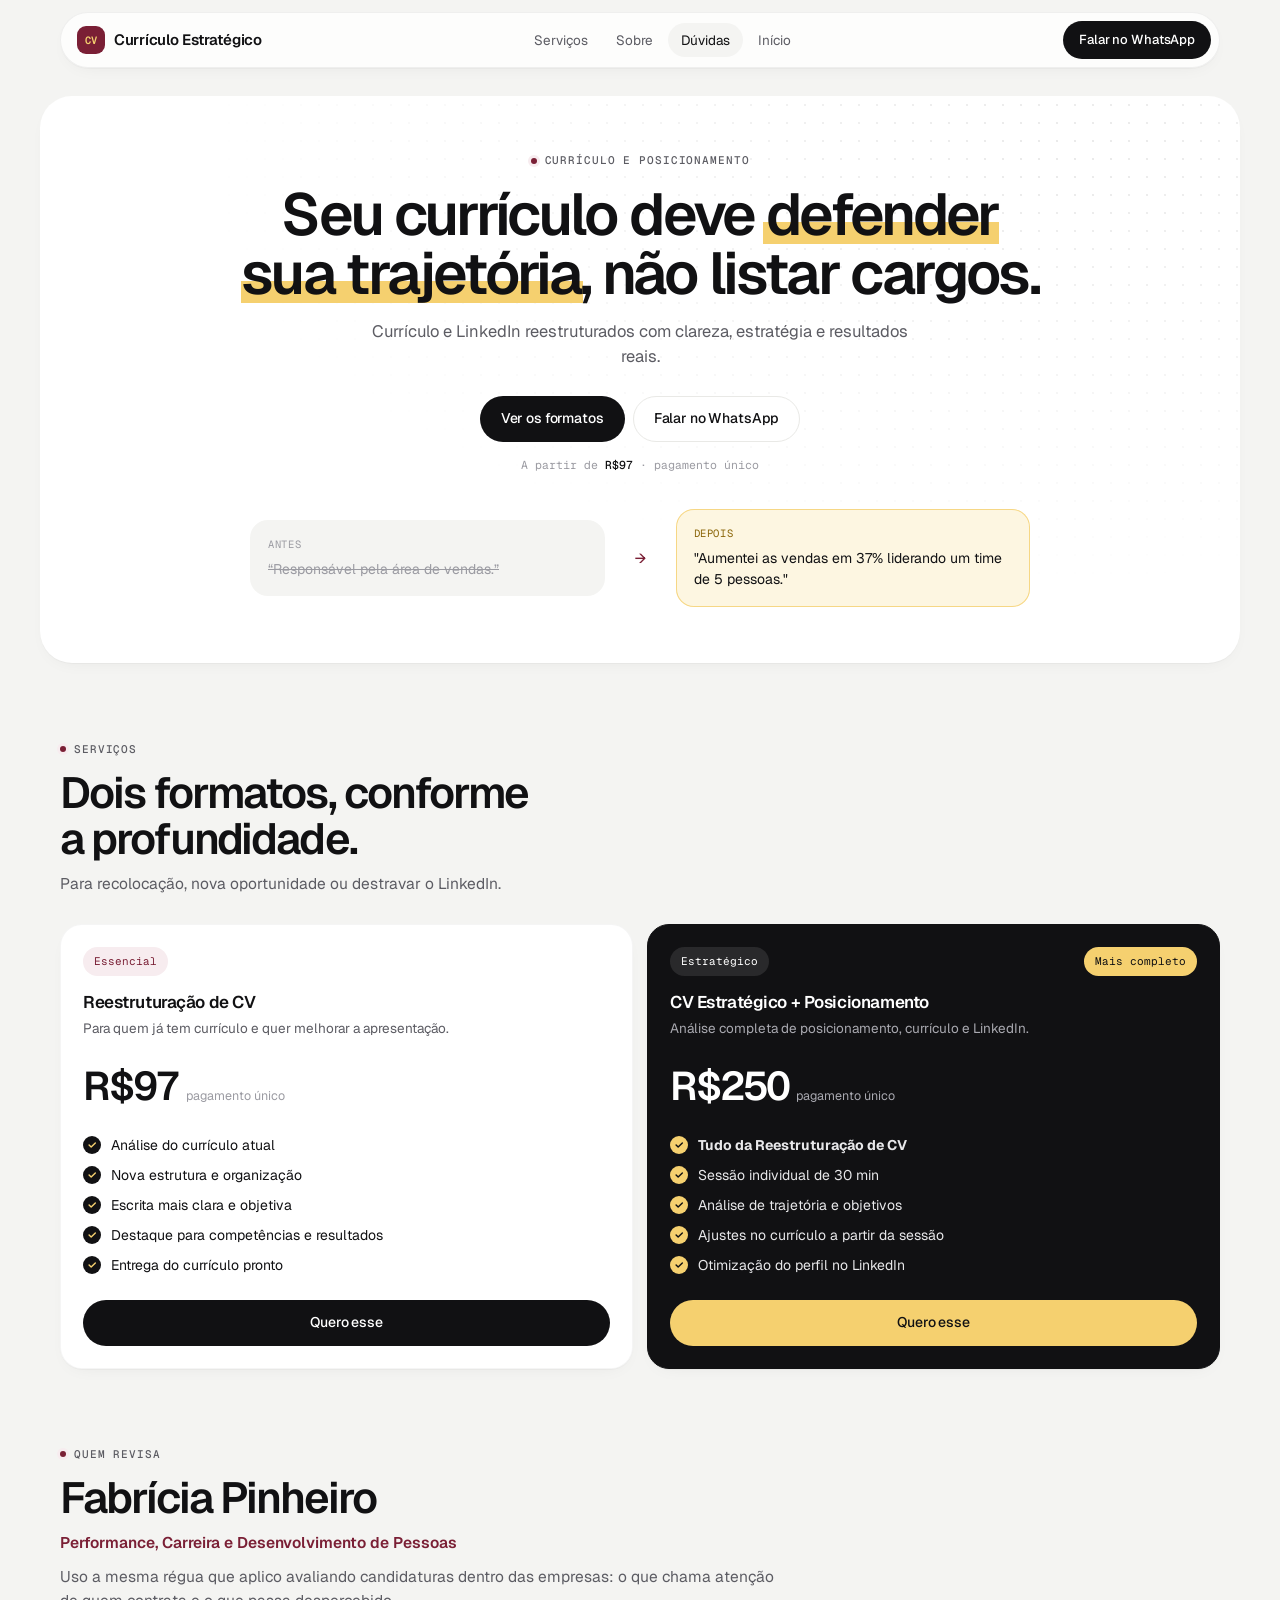
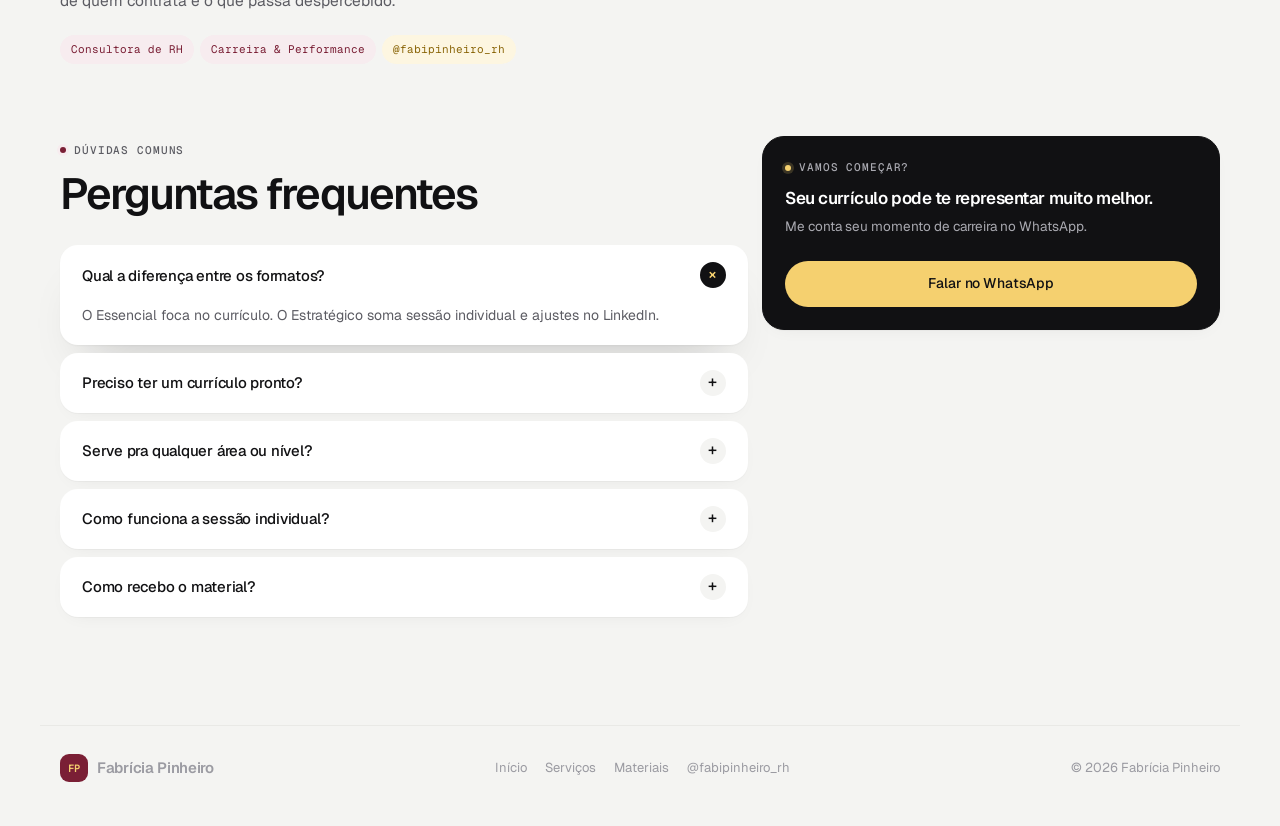
==== commit 03dd8374: "Atualiza foto do perfil (corte redondo) e link do Instagram - Troca a foto da página inicial por um " ====
--- a/curriculo.html
+++ b/curriculo.html
@@ -9,7 +9,7 @@
 <link rel="preconnect" href="https://fonts.googleapis.com">
 <link rel="preconnect" href="https://fonts.gstatic.com" crossorigin>
 <link href="https://fonts.googleapis.com/css2?family=Geist:wght@400;500;600;700;800&family=Geist+Mono:wght@400;500;600&display=swap" rel="stylesheet">
-<link rel="stylesheet" href="style.css">
+<link rel="stylesheet" href="style.css?v=bento2">
 </head>
 <body>
 
@@ -106,7 +106,7 @@
       <div class="chips" style="margin-top:22px;">
         <span class="chip chip-wine">Consultora de RH</span>
         <span class="chip chip-wine">Carreira &amp; Performance</span>
-        <a href="https://www.instagram.com/fabipinheiro.rh/" target="_blank" rel="noopener" class="chip chip-gold">@fabipinheiro.rh</a>
+        <a href="https://www.instagram.com/fabipinheiro_rh/" target="_blank" rel="noopener" class="chip chip-gold">@fabipinheiro_rh</a>
       </div>
     </div>
   </div>
@@ -159,12 +159,12 @@
       <a href="index.html">Início</a>
       <a href="index.html#servicos">Serviços</a>
       <a href="materiais.html">Materiais</a>
-      <a href="https://www.instagram.com/fabipinheiro.rh/" target="_blank" rel="noopener">@fabipinheiro.rh</a>
+      <a href="https://www.instagram.com/fabipinheiro_rh/" target="_blank" rel="noopener">@fabipinheiro_rh</a>
     </div>
     <span>© <span data-year>2026</span> Fabrícia Pinheiro</span>
   </div>
 </footer>
 
-<script src="script.js"></script>
+<script src="script.js?v=bento2"></script>
 </body>
 </html>
--- a/style.css
+++ b/style.css
@@ -191,9 +191,19 @@
 .hero-copy h1{font-size:clamp(38px,5.4vw,72px);letter-spacing:-.05em;line-height:.98;margin:18px 0 18px;}
 .hero-copy .lead{font-size:17px;color:var(--ink-soft);max-width:460px;}
 .hero-actions{display:flex;flex-wrap:wrap;align-items:center;gap:8px;}
-.photo-tile{padding:0;min-height:520px;background:#EDE9E4;}
-.photo-tile img{position:absolute;inset:0;width:100%;height:100%;object-fit:cover;object-position:center 22%;z-index:0;transition:transform 1.2s cubic-bezier(.2,.7,.2,1);}
-.photo-tile:hover img{transform:scale(1.04);}
+.photo-tile{min-height:520px;}
+.card.photo-tile{
+  padding:60px 24px 108px;align-items:center;justify-content:center;
+  background:radial-gradient(120% 90% at 50% 38%,var(--gold-light) 0%,#FBF3E4 45%,var(--wine-light) 100%);
+}
+/* foto redonda, no estilo do perfil do Instagram */
+.photo-tile img{
+  width:clamp(190px,76%,330px);height:auto;aspect-ratio:1;border-radius:50%;object-fit:cover;
+  box-shadow:0 0 0 6px #fff,0 0 0 8px var(--gold),0 26px 44px -24px rgba(122,31,53,.45);
+  transition:transform 1.2s cubic-bezier(.2,.7,.2,1);
+}
+.photo-tile:hover img{transform:scale(1.03);}
+@media (max-width:360px){.card.photo-tile{padding-bottom:132px;}}
 .photo-tile .overlay{
   position:absolute;left:14px;right:14px;bottom:14px;z-index:2;
   display:flex;justify-content:space-between;align-items:center;gap:10px;
@@ -527,3 +537,23 @@
 }
 .icon,.thumb{margin-bottom:0;}
 .stat-tile .num{margin-top:auto;}
+
+/* ---------- BARRA DE COMPRA FIXA (pdi.html, só no celular) ---------- */
+.buy-bar{display:none;}
+@media (max-width:640px){
+  .buy-bar{
+    display:flex;align-items:center;justify-content:space-between;gap:12px;
+    position:fixed;left:12px;right:12px;bottom:calc(env(safe-area-inset-bottom,0px) + 12px);z-index:60;
+    padding:10px 10px 10px 18px;border-radius:999px;
+    background:var(--ink);color:#fff;box-shadow:var(--shadow-lg);
+    transform:translateY(calc(100% + 24px));opacity:0;pointer-events:none;
+    transition:transform .35s cubic-bezier(.2,.7,.2,1),opacity .25s ease;
+  }
+  .buy-bar.show{transform:none;opacity:1;pointer-events:auto;}
+  .buy-bar-info{display:flex;flex-direction:column;line-height:1.2;min-width:0;}
+  .buy-bar-price{font-weight:700;font-size:16px;letter-spacing:-.02em;}
+  .buy-bar-sub{font-family:var(--mono);font-size:10px;color:#B9B9C0;white-space:nowrap;overflow:hidden;text-overflow:ellipsis;}
+  .buy-bar-btn{background:var(--gold);color:var(--ink);font-weight:600;flex:none;}
+  .buy-bar-btn:hover{background:#fff;}
+  body.has-buy-bar .footer{padding-bottom:110px;}
+}
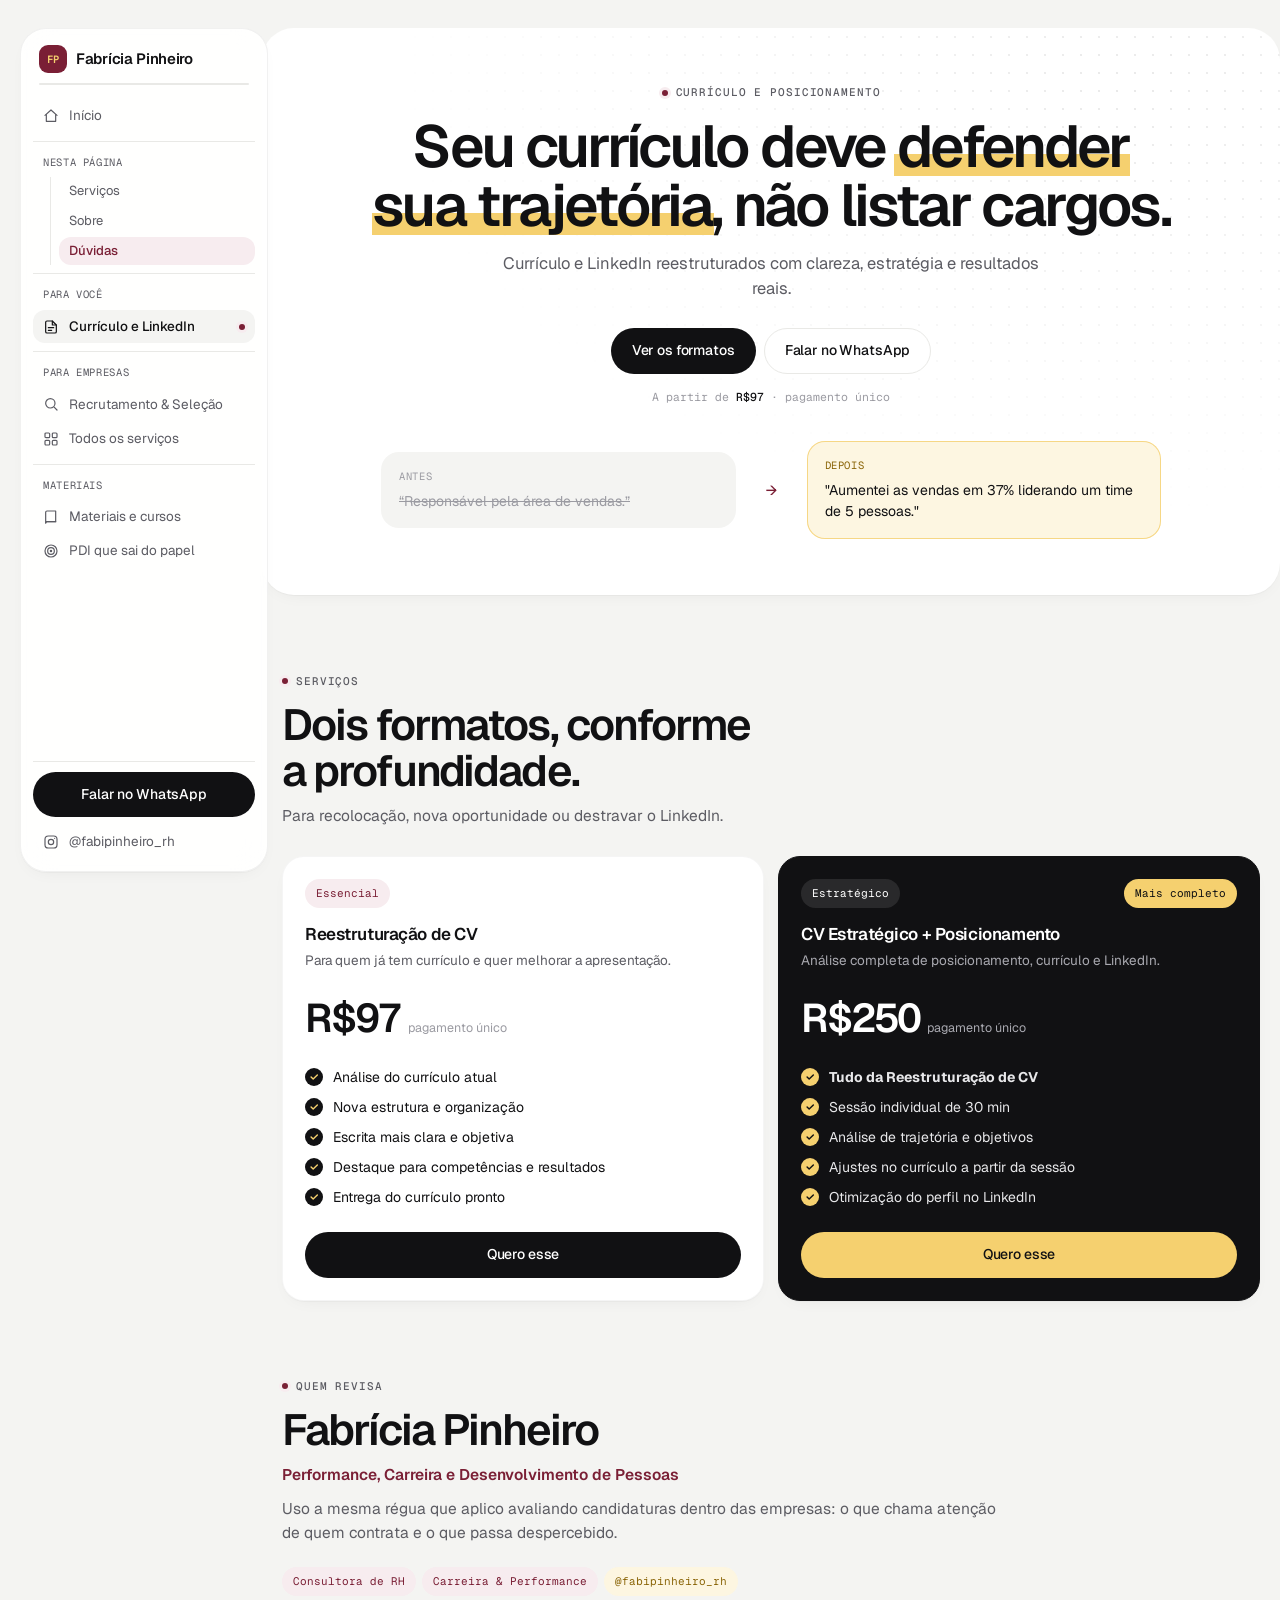
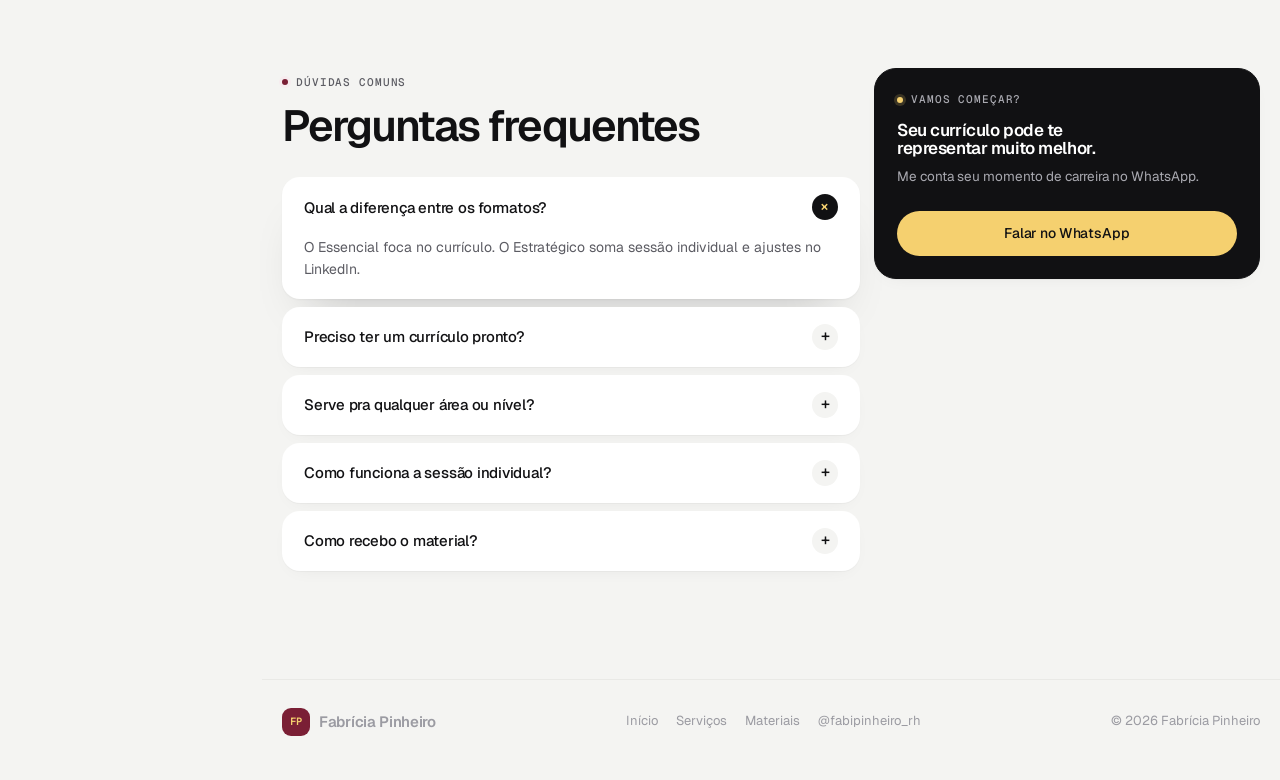
==== commit 87d73d84: "Adiciona barra lateral de navegação em todas as páginas - script.js monta a barra (mapa do site, seç" ====
--- a/curriculo.html
+++ b/curriculo.html
@@ -9,7 +9,7 @@
 <link rel="preconnect" href="https://fonts.googleapis.com">
 <link rel="preconnect" href="https://fonts.gstatic.com" crossorigin>
 <link href="https://fonts.googleapis.com/css2?family=Geist:wght@400;500;600;700;800&family=Geist+Mono:wght@400;500;600&display=swap" rel="stylesheet">
-<link rel="stylesheet" href="style.css?v=bento2">
+<link rel="stylesheet" href="style.css?v=bento4">
 </head>
 <body>
 
@@ -165,6 +165,6 @@
   </div>
 </footer>
 
-<script src="script.js?v=bento2"></script>
+<script src="script.js?v=bento4"></script>
 </body>
 </html>
--- a/style.css
+++ b/style.css
@@ -1,8 +1,8 @@
 /* ============================================================
    FABRÍCIA PINHEIRO · folha de estilos compartilhada (versão bento)
-   Usada por: index.html, materiais.html, pdi.html, curriculo.html
+   Usada por: index.html, materiais.html, pdi.html, curriculo.html, recrutamento.html
    Layout: mosaico de blocos brancos sobre fundo cinza claro
-   Cores: neutros + bordô e amarelo como detalhe
+   Cores: neutros + bordô e amarelo como detalhe · azul como cor de apoio
    Fontes: Geist (títulos e texto) · Geist Mono (rótulos)
    ============================================================ */
 :root{
@@ -20,6 +20,10 @@
   --gold:#F5D06F;
   --gold-dark:#8A6508;
   --gold-light:#FDF6E1;
+
+  --blue:#60839F;        /* azul do fundo da foto de perfil */
+  --blue-dark:#3F5F7A;   /* texto e fundos escuros (branco por cima) */
+  --blue-light:#EAF1F6;  /* fundos suaves */
 
   --r-xl:32px;
   --r-lg:26px;
@@ -191,19 +195,9 @@
 .hero-copy h1{font-size:clamp(38px,5.4vw,72px);letter-spacing:-.05em;line-height:.98;margin:18px 0 18px;}
 .hero-copy .lead{font-size:17px;color:var(--ink-soft);max-width:460px;}
 .hero-actions{display:flex;flex-wrap:wrap;align-items:center;gap:8px;}
-.photo-tile{min-height:520px;}
-.card.photo-tile{
-  padding:60px 24px 108px;align-items:center;justify-content:center;
-  background:radial-gradient(120% 90% at 50% 38%,var(--gold-light) 0%,#FBF3E4 45%,var(--wine-light) 100%);
-}
-/* foto redonda, no estilo do perfil do Instagram */
-.photo-tile img{
-  width:clamp(190px,76%,330px);height:auto;aspect-ratio:1;border-radius:50%;object-fit:cover;
-  box-shadow:0 0 0 6px #fff,0 0 0 8px var(--gold),0 26px 44px -24px rgba(122,31,53,.45);
-  transition:transform 1.2s cubic-bezier(.2,.7,.2,1);
-}
-.photo-tile:hover img{transform:scale(1.03);}
-@media (max-width:360px){.card.photo-tile{padding-bottom:132px;}}
+.photo-tile{padding:0;min-height:520px;background:#EDE9E4;}
+.photo-tile img{position:absolute;inset:0;width:100%;height:100%;object-fit:cover;object-position:center 22%;z-index:0;transition:transform 1.2s cubic-bezier(.2,.7,.2,1);}
+.photo-tile:hover img{transform:scale(1.04);}
 .photo-tile .overlay{
   position:absolute;left:14px;right:14px;bottom:14px;z-index:2;
   display:flex;justify-content:space-between;align-items:center;gap:10px;
@@ -557,3 +551,67 @@
   .buy-bar-btn:hover{background:#fff;}
   body.has-buy-bar .footer{padding-bottom:110px;}
 }
+
+/* ============================================================
+   BARRA LATERAL · mapa do site (montada pelo script.js em todas as páginas)
+   Telas largas: fixa à esquerda, no lugar do menu do topo
+   Telas menores: gaveta aberta pelo botão de menu
+   ============================================================ */
+.side{
+  position:fixed;z-index:70;top:28px;bottom:28px;left:20px;width:248px;
+  display:flex;flex-direction:column;padding:14px 12px 12px;
+  background:rgba(255,255,255,.92);border:1px solid rgba(17,17,19,.06);border-radius:var(--r-lg);
+  -webkit-backdrop-filter:saturate(1.6) blur(16px);backdrop-filter:saturate(1.6) blur(16px);
+  box-shadow:var(--shadow);overflow-y:auto;overscroll-behavior:contain;scrollbar-width:thin;
+}
+.side-head{display:flex;align-items:center;justify-content:space-between;gap:8px;padding:2px 4px 10px 6px;}
+.side-close{
+  display:none;width:34px;height:34px;border-radius:50%;border:1px solid var(--line);background:var(--tile);
+  color:var(--ink);font-size:18px;line-height:1;cursor:pointer;place-items:center;padding:0;flex:none;
+}
+.side-progress{height:2px;margin:0 6px 6px;border-radius:2px;background:var(--line);overflow:hidden;flex:none;}
+.side-progress i{display:block;height:100%;background:linear-gradient(90deg,var(--wine),var(--gold));transform-origin:0 50%;transform:scaleX(0);}
+.side-group{display:grid;gap:1px;padding:8px 0;}
+.side-group + .side-group{border-top:1px solid var(--line);}
+.side-group > .mono-label{padding:4px 10px 6px;color:var(--ink-soft);}
+.side-link{
+  display:flex;align-items:center;gap:10px;padding:8px 10px;border-radius:12px;
+  font-size:13.5px;line-height:1.3;color:var(--ink-soft);transition:background .2s,color .2s;
+}
+.side-link svg{width:16px;height:16px;flex:none;}
+.side-link:hover{background:var(--bg);color:var(--ink);}
+.side-link.is-current{background:var(--bg);color:var(--ink);font-weight:500;}
+.side-link.is-current::after{
+  content:"";margin-left:auto;flex:none;width:6px;height:6px;border-radius:50%;
+  background:var(--wine);box-shadow:0 0 0 3px var(--wine-light);
+}
+.side-sub{margin-left:17px;padding-left:8px;border-left:1px solid var(--line);display:grid;gap:1px;}
+.side-sub .side-link{padding:6px 10px;font-size:13px;}
+.side-sub .side-link.is-active{color:var(--wine);background:var(--wine-light);font-weight:500;}
+.side-foot{margin-top:auto;display:grid;gap:4px;padding-top:10px;border-top:1px solid var(--line);}
+.side-foot .btn{margin-bottom:4px;}
+.side-backdrop{display:none;}
+
+@media (min-width:1240px){
+  html.has-side{scroll-padding-top:24px;}
+  .has-side body{padding-left:262px;}
+  .has-side .nav{display:none;}
+  .has-side .sticky-card{top:28px;}
+}
+@media (max-width:1239px){
+  .side{
+    top:8px;bottom:8px;left:8px;width:min(300px,calc(100vw - 56px));background:#fff;box-shadow:var(--shadow-lg);
+    transform:translateX(calc(-100% - 16px));visibility:hidden;
+    transition:transform .3s cubic-bezier(.2,.7,.2,1),visibility 0s .3s;
+  }
+  .side-open .side{transform:none;visibility:visible;transition:transform .3s cubic-bezier(.2,.7,.2,1),visibility 0s;}
+  .side-close{display:grid;}
+  .side-backdrop{
+    display:block;position:fixed;inset:0;z-index:65;background:rgba(17,17,19,.3);
+    opacity:0;pointer-events:none;transition:opacity .25s ease;
+  }
+  .side-open .side-backdrop{opacity:1;pointer-events:auto;}
+  .side-open body{overflow:hidden;}
+  .has-side .nav-toggle{display:flex;}
+}
+@media print{ .side,.side-backdrop{display:none;} .has-side body{padding-left:0;} }
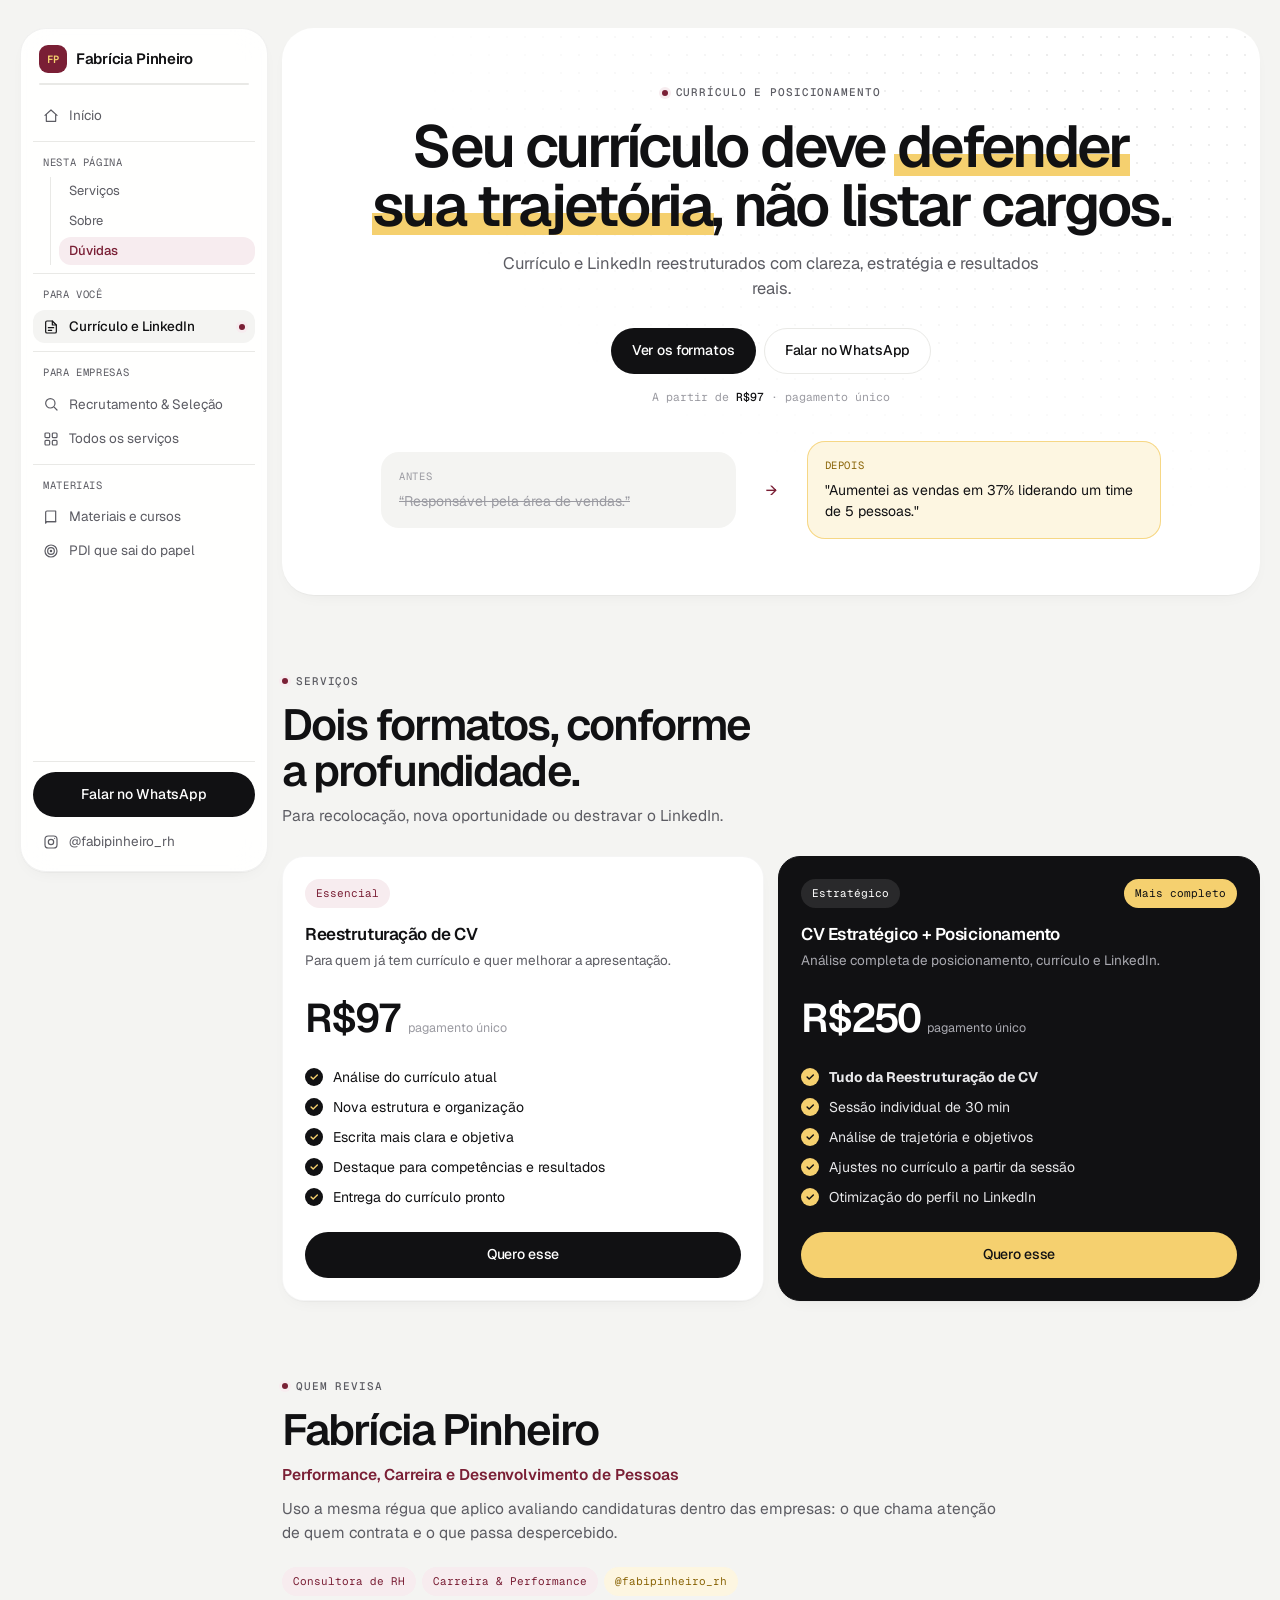
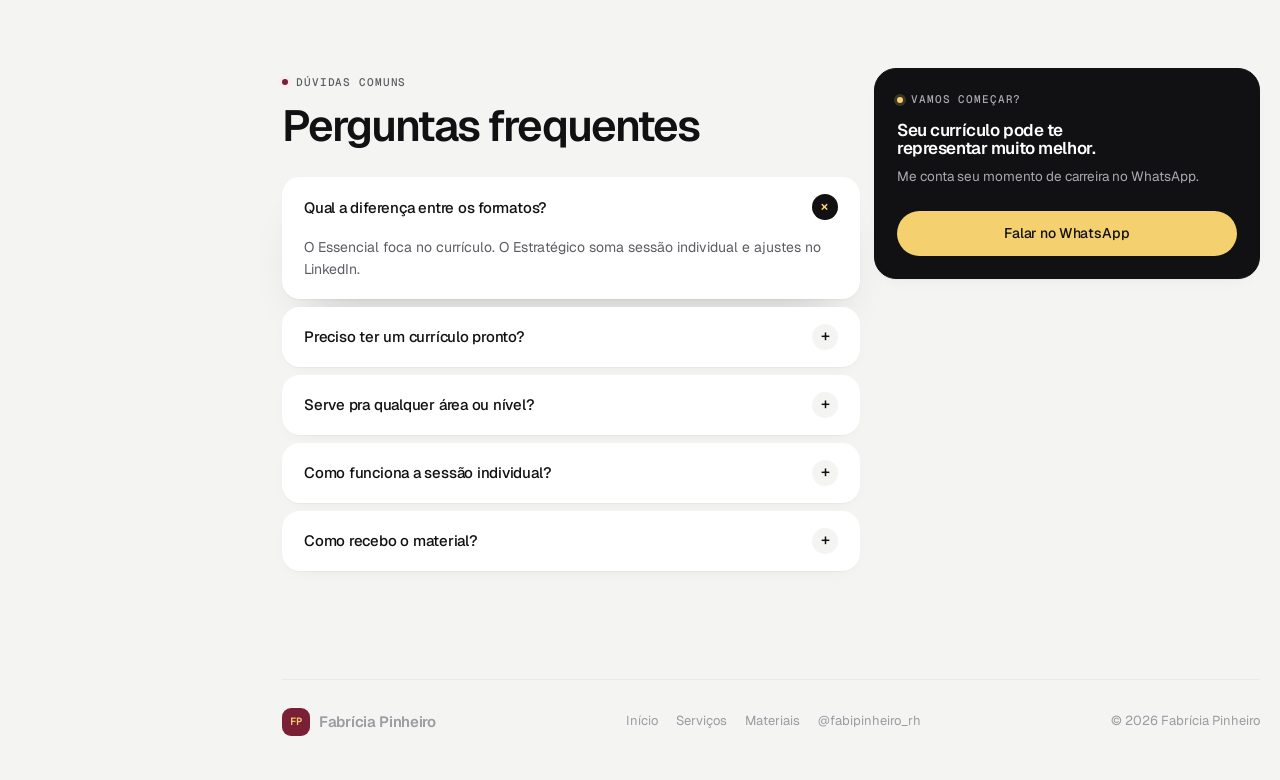
==== commit c250a3c1: "Barra lateral: respiro entre a barra e os blocos da página - hero, seção em caixa e rodapé deixam de" ====
--- a/curriculo.html
+++ b/curriculo.html
@@ -9,7 +9,7 @@
 <link rel="preconnect" href="https://fonts.googleapis.com">
 <link rel="preconnect" href="https://fonts.gstatic.com" crossorigin>
 <link href="https://fonts.googleapis.com/css2?family=Geist:wght@400;500;600;700;800&family=Geist+Mono:wght@400;500;600&display=swap" rel="stylesheet">
-<link rel="stylesheet" href="style.css?v=bento4">
+<link rel="stylesheet" href="style.css?v=bento6">
 </head>
 <body>
 
@@ -165,6 +165,6 @@
   </div>
 </footer>
 
-<script src="script.js?v=bento4"></script>
+<script src="script.js?v=bento6"></script>
 </body>
 </html>
--- a/style.css
+++ b/style.css
@@ -562,8 +562,10 @@
   display:flex;flex-direction:column;padding:14px 12px 12px;
   background:rgba(255,255,255,.92);border:1px solid rgba(17,17,19,.06);border-radius:var(--r-lg);
   -webkit-backdrop-filter:saturate(1.6) blur(16px);backdrop-filter:saturate(1.6) blur(16px);
-  box-shadow:var(--shadow);overflow-y:auto;overscroll-behavior:contain;scrollbar-width:thin;
-}
+  box-shadow:var(--shadow);overflow:hidden;
+}
+/* em telas baixas só a lista rola; logo e botões ficam sempre à vista */
+.side > nav{flex:1;min-height:0;overflow-y:auto;overscroll-behavior:contain;scrollbar-width:thin;margin-right:-6px;padding-right:6px;}
 .side-head{display:flex;align-items:center;justify-content:space-between;gap:8px;padding:2px 4px 10px 6px;}
 .side-close{
   display:none;width:34px;height:34px;border-radius:50%;border:1px solid var(--line);background:var(--tile);
@@ -588,7 +590,7 @@
 .side-sub{margin-left:17px;padding-left:8px;border-left:1px solid var(--line);display:grid;gap:1px;}
 .side-sub .side-link{padding:6px 10px;font-size:13px;}
 .side-sub .side-link.is-active{color:var(--wine);background:var(--wine-light);font-weight:500;}
-.side-foot{margin-top:auto;display:grid;gap:4px;padding-top:10px;border-top:1px solid var(--line);}
+.side-foot{flex:none;display:grid;gap:4px;padding-top:10px;border-top:1px solid var(--line);}
 .side-foot .btn{margin-bottom:4px;}
 .side-backdrop{display:none;}
 
@@ -597,6 +599,12 @@
   .has-side body{padding-left:262px;}
   .has-side .nav{display:none;}
   .has-side .sticky-card{top:28px;}
+  /* blocos que ocupam a largura toda (hero, seção em caixa, rodapé) ganham a mesma
+     margem dos demais, para não encostar na barra nem na borda da tela */
+  .has-side .hero > .wrap,
+  .has-side .section.dark > .wrap,
+  .has-side .footer-inner{width:calc(100% - 40px);}
+  .has-side .footer-inner{padding-left:0;padding-right:0;}
 }
 @media (max-width:1239px){
   .side{
